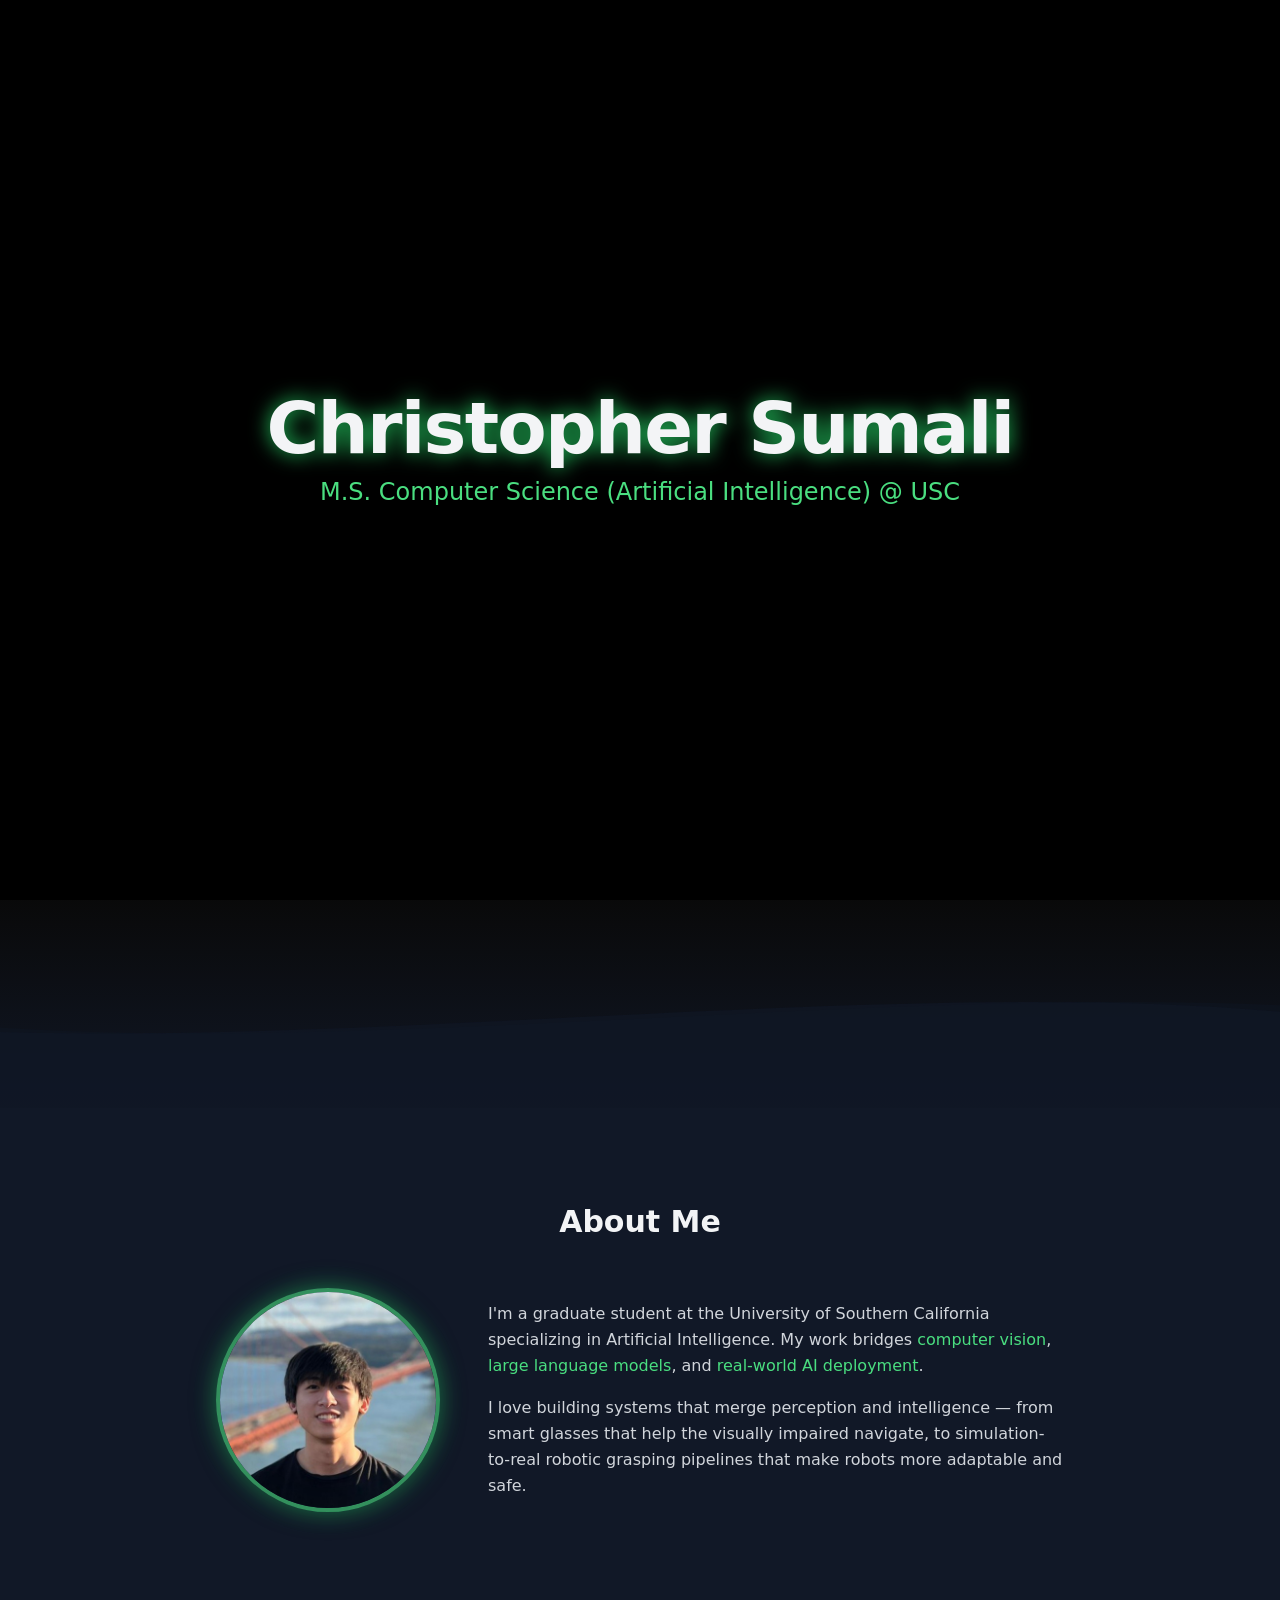
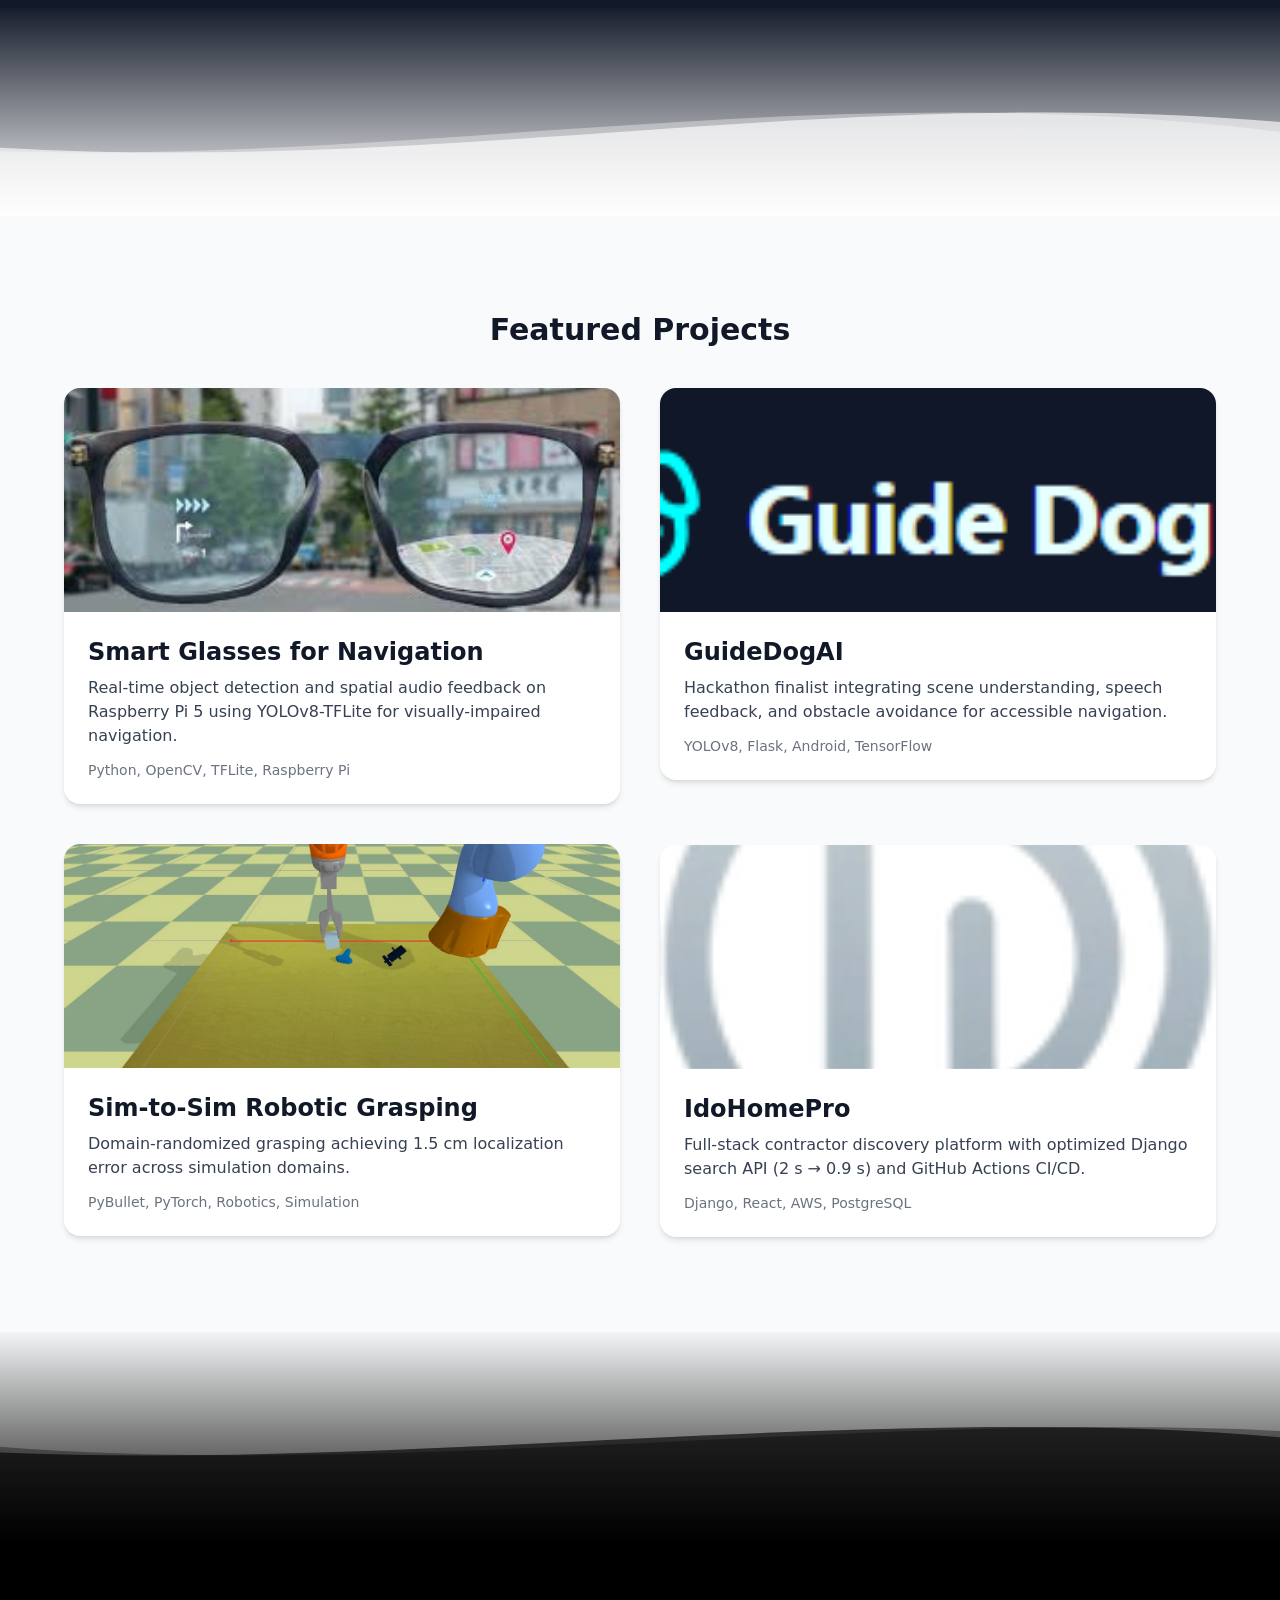
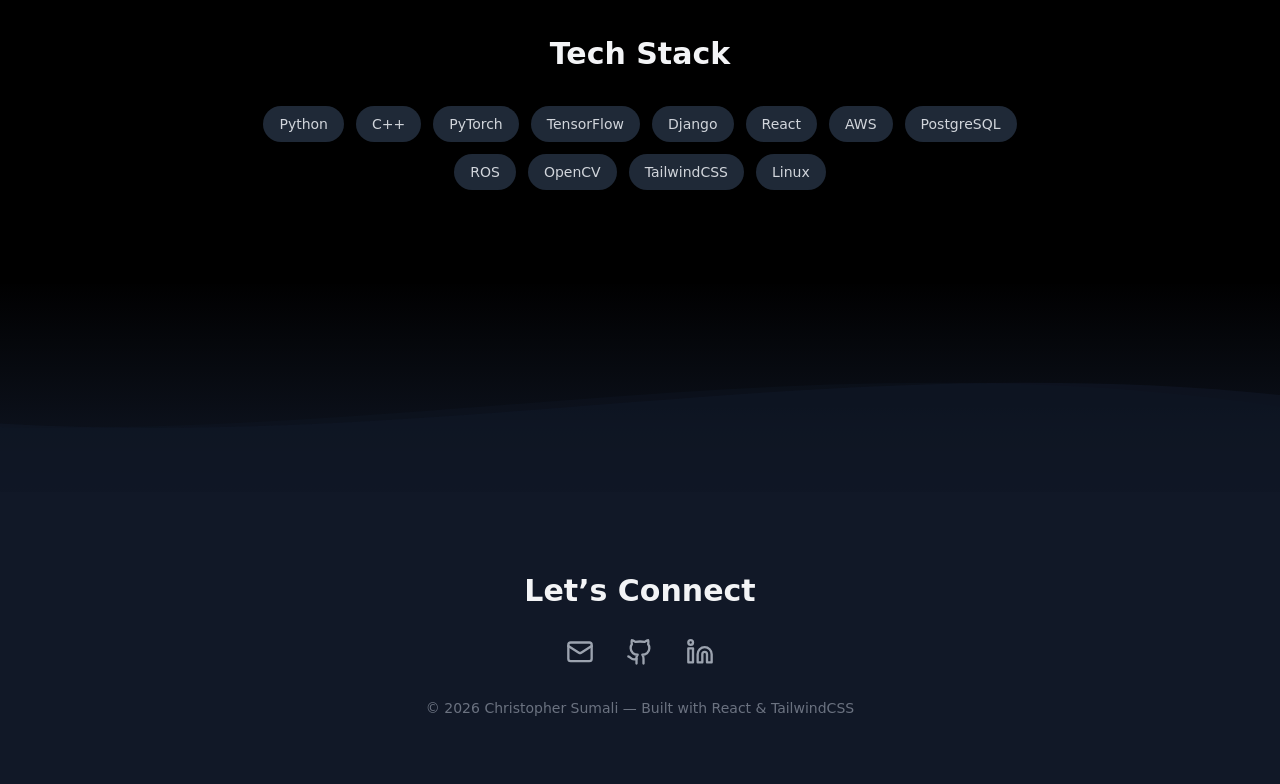
==== index.html @ 9ba2eb38 "Updates" ====
<!doctype html><html lang="en"><head><meta charset="utf-8"/><link rel="icon" href="/favicon.ico"/><meta name="viewport" content="width=device-width,initial-scale=1"/><meta name="theme-color" content="#000000"/><meta name="description" content="Web site created using create-react-app"/><link rel="apple-touch-icon" href="/logo192.png"/><link rel="manifest" href="/manifest.json"/><title>React App</title><script defer="defer" src="/static/js/main.93739096.js"></script><link href="/static/css/main.a26f37d8.css" rel="stylesheet"></head><body><noscript>You need to enable JavaScript to run this app.</noscript><div id="root"></div></body></html>
---- static/css/main.a26f37d8.css ----
*,:after,:before{--tw-border-spacing-x:0;--tw-border-spacing-y:0;--tw-translate-x:0;--tw-translate-y:0;--tw-rotate:0;--tw-skew-x:0;--tw-skew-y:0;--tw-scale-x:1;--tw-scale-y:1;--tw-pan-x: ;--tw-pan-y: ;--tw-pinch-zoom: ;--tw-scroll-snap-strictness:proximity;--tw-gradient-from-position: ;--tw-gradient-via-position: ;--tw-gradient-to-position: ;--tw-ordinal: ;--tw-slashed-zero: ;--tw-numeric-figure: ;--tw-numeric-spacing: ;--tw-numeric-fraction: ;--tw-ring-inset: ;--tw-ring-offset-width:0px;--tw-ring-offset-color:#fff;--tw-ring-color:#3b82f680;--tw-ring-offset-shadow:0 0 #0000;--tw-ring-shadow:0 0 #0000;--tw-shadow:0 0 #0000;--tw-shadow-colored:0 0 #0000;--tw-blur: ;--tw-brightness: ;--tw-contrast: ;--tw-grayscale: ;--tw-hue-rotate: ;--tw-invert: ;--tw-saturate: ;--tw-sepia: ;--tw-drop-shadow: ;--tw-backdrop-blur: ;--tw-backdrop-brightness: ;--tw-backdrop-contrast: ;--tw-backdrop-grayscale: ;--tw-backdrop-hue-rotate: ;--tw-backdrop-invert: ;--tw-backdrop-opacity: ;--tw-backdrop-saturate: ;--tw-backdrop-sepia: ;--tw-contain-size: ;--tw-contain-layout: ;--tw-contain-paint: ;--tw-contain-style: }::backdrop{--tw-border-spacing-x:0;--tw-border-spacing-y:0;--tw-translate-x:0;--tw-translate-y:0;--tw-rotate:0;--tw-skew-x:0;--tw-skew-y:0;--tw-scale-x:1;--tw-scale-y:1;--tw-pan-x: ;--tw-pan-y: ;--tw-pinch-zoom: ;--tw-scroll-snap-strictness:proximity;--tw-gradient-from-position: ;--tw-gradient-via-position: ;--tw-gradient-to-position: ;--tw-ordinal: ;--tw-slashed-zero: ;--tw-numeric-figure: ;--tw-numeric-spacing: ;--tw-numeric-fraction: ;--tw-ring-inset: ;--tw-ring-offset-width:0px;--tw-ring-offset-color:#fff;--tw-ring-color:#3b82f680;--tw-ring-offset-shadow:0 0 #0000;--tw-ring-shadow:0 0 #0000;--tw-shadow:0 0 #0000;--tw-shadow-colored:0 0 #0000;--tw-blur: ;--tw-brightness: ;--tw-contrast: ;--tw-grayscale: ;--tw-hue-rotate: ;--tw-invert: ;--tw-saturate: ;--tw-sepia: ;--tw-drop-shadow: ;--tw-backdrop-blur: ;--tw-backdrop-brightness: ;--tw-backdrop-contrast: ;--tw-backdrop-grayscale: ;--tw-backdrop-hue-rotate: ;--tw-backdrop-invert: ;--tw-backdrop-opacity: ;--tw-backdrop-saturate: ;--tw-backdrop-sepia: ;--tw-contain-size: ;--tw-contain-layout: ;--tw-contain-paint: ;--tw-contain-style: }/*
! tailwindcss v3.4.18 | MIT License | https://tailwindcss.com
*/*,:after,:before{border:0 solid #e5e7eb;box-sizing:border-box}:after,:before{--tw-content:""}:host,html{-webkit-text-size-adjust:100%;font-feature-settings:normal;-webkit-tap-highlight-color:transparent;font-family:ui-sans-serif,system-ui,sans-serif,Apple Color Emoji,Segoe UI Emoji,Segoe UI Symbol,Noto Color Emoji;font-variation-settings:normal;line-height:1.5;tab-size:4}body{line-height:inherit;margin:0}hr{border-top-width:1px;color:inherit;height:0}abbr:where([title]){-webkit-text-decoration:underline dotted;text-decoration:underline dotted}h1,h2,h3,h4,h5,h6{font-size:inherit;font-weight:inherit}a{color:inherit;text-decoration:inherit}b,strong{font-weight:bolder}code,kbd,pre,samp{font-feature-settings:normal;font-family:ui-monospace,SFMono-Regular,Menlo,Monaco,Consolas,Liberation Mono,Courier New,monospace;font-size:1em;font-variation-settings:normal}small{font-size:80%}sub,sup{font-size:75%;line-height:0;position:relative;vertical-align:initial}sub{bottom:-.25em}sup{top:-.5em}table{border-collapse:collapse;border-color:inherit;text-indent:0}button,input,optgroup,select,textarea{font-feature-settings:inherit;color:inherit;font-family:inherit;font-size:100%;font-variation-settings:inherit;font-weight:inherit;letter-spacing:inherit;line-height:inherit;margin:0;padding:0}button,select{text-transform:none}button,input:where([type=button]),input:where([type=reset]),input:where([type=submit]){-webkit-appearance:button;background-color:initial;background-image:none}:-moz-focusring{outline:auto}:-moz-ui-invalid{box-shadow:none}progress{vertical-align:initial}::-webkit-inner-spin-button,::-webkit-outer-spin-button{height:auto}[type=search]{-webkit-appearance:textfield;outline-offset:-2px}::-webkit-search-decoration{-webkit-appearance:none}::-webkit-file-upload-button{-webkit-appearance:button;font:inherit}summary{display:list-item}blockquote,dd,dl,figure,h1,h2,h3,h4,h5,h6,hr,p,pre{margin:0}fieldset{margin:0}fieldset,legend{padding:0}menu,ol,ul{list-style:none;margin:0;padding:0}dialog{padding:0}textarea{resize:vertical}input::placeholder,textarea::placeholder{color:#9ca3af;opacity:1}[role=button],button{cursor:pointer}:disabled{cursor:default}audio,canvas,embed,iframe,img,object,svg,video{display:block;vertical-align:middle}img,video{height:auto;max-width:100%}[hidden]:where(:not([hidden=until-found])){display:none}.absolute{position:absolute}.relative{position:relative}.inset-0{inset:0}.bottom-0{bottom:0}.left-0{left:0}.top-0{top:0}.z-10{z-index:10}.mx-auto{margin-left:auto;margin-right:auto}.mb-10{margin-bottom:2.5rem}.mb-12{margin-bottom:3rem}.mb-2{margin-bottom:.5rem}.mb-3{margin-bottom:.75rem}.mb-4{margin-bottom:1rem}.mb-6{margin-bottom:1.5rem}.mb-8{margin-bottom:2rem}.mt-3{margin-top:.75rem}.mt-6{margin-top:1.5rem}.block{display:block}.flex{display:flex}.grid{display:grid}.h-48{height:12rem}.h-52{height:13rem}.h-56{height:14rem}.h-full{height:100%}.h-screen{height:100vh}.w-48{width:12rem}.w-full{width:100%}.max-w-3xl{max-width:48rem}.max-w-5xl{max-width:64rem}.max-w-6xl{max-width:72rem}.max-w-xl{max-width:36rem}.flex-shrink-0{flex-shrink:0}.transform{transform:translate(var(--tw-translate-x),var(--tw-translate-y)) rotate(var(--tw-rotate)) skewX(var(--tw-skew-x)) skewY(var(--tw-skew-y)) scaleX(var(--tw-scale-x)) scaleY(var(--tw-scale-y))}@keyframes pulse{50%{opacity:.5}}.animate-pulse{animation:pulse 2s cubic-bezier(.4,0,.6,1) infinite}.flex-col{flex-direction:column}.flex-wrap{flex-wrap:wrap}.items-center{align-items:center}.justify-center{justify-content:center}.gap-10{gap:2.5rem}.gap-12{gap:3rem}.gap-3{gap:.75rem}.gap-8{gap:2rem}.overflow-hidden{overflow:hidden}.rounded-2xl{border-radius:1rem}.rounded-full{border-radius:9999px}.border{border-width:1px}.border-4{border-width:4px}.border-green-400\/40{border-color:#4ade8066}.border-green-400\/60{border-color:#4ade8099}.bg-black{--tw-bg-opacity:1;background-color:#000;background-color:rgb(0 0 0/var(--tw-bg-opacity,1))}.bg-gray-50{--tw-bg-opacity:1;background-color:#f9fafb;background-color:rgb(249 250 251/var(--tw-bg-opacity,1))}.bg-gray-800{--tw-bg-opacity:1;background-color:#1f2937;background-color:rgb(31 41 55/var(--tw-bg-opacity,1))}.bg-gray-900{--tw-bg-opacity:1;background-color:#111827;background-color:rgb(17 24 39/var(--tw-bg-opacity,1))}.bg-white{--tw-bg-opacity:1;background-color:#fff;background-color:rgb(255 255 255/var(--tw-bg-opacity,1))}.bg-gradient-to-b{background-image:linear-gradient(to bottom,var(--tw-gradient-stops))}.from-transparent{--tw-gradient-from:#0000 var(--tw-gradient-from-position);--tw-gradient-to:#0000 var(--tw-gradient-to-position);--tw-gradient-stops:var(--tw-gradient-from),var(--tw-gradient-to)}.via-black\/60{--tw-gradient-to:#0000 var(--tw-gradient-to-position);--tw-gradient-stops:var(--tw-gradient-from),#0009 var(--tw-gradient-via-position),var(--tw-gradient-to)}.to-black\/90{--tw-gradient-to:#000000e6 var(--tw-gradient-to-position)}.object-cover{object-fit:cover}.p-6{padding:1.5rem}.p-8{padding:2rem}.px-4{padding-left:1rem;padding-right:1rem}.px-6{padding-left:1.5rem;padding-right:1.5rem}.py-2{padding-bottom:.5rem;padding-top:.5rem}.py-20{padding-bottom:5rem;padding-top:5rem}.py-24{padding-bottom:6rem;padding-top:6rem}.text-center{text-align:center}.font-sans{font-family:ui-sans-serif,system-ui,sans-serif,Apple Color Emoji,Segoe UI Emoji,Segoe UI Symbol,Noto Color Emoji}.text-2xl{font-size:1.5rem;line-height:2rem}.text-3xl{font-size:1.875rem;line-height:2.25rem}.text-5xl{font-size:3rem;line-height:1}.text-sm{font-size:.875rem;line-height:1.25rem}.text-xl{font-size:1.25rem;line-height:1.75rem}.font-bold{font-weight:700}.font-semibold{font-weight:600}.leading-relaxed{line-height:1.625}.tracking-tight{letter-spacing:-.025em}.text-gray-100{--tw-text-opacity:1;color:#f3f4f6;color:rgb(243 244 246/var(--tw-text-opacity,1))}.text-gray-300{--tw-text-opacity:1;color:#d1d5db;color:rgb(209 213 219/var(--tw-text-opacity,1))}.text-gray-400{--tw-text-opacity:1;color:#9ca3af;color:rgb(156 163 175/var(--tw-text-opacity,1))}.text-gray-500{--tw-text-opacity:1;color:#6b7280;color:rgb(107 114 128/var(--tw-text-opacity,1))}.text-gray-700{--tw-text-opacity:1;color:#374151;color:rgb(55 65 81/var(--tw-text-opacity,1))}.text-gray-900{--tw-text-opacity:1;color:#111827;color:rgb(17 24 39/var(--tw-text-opacity,1))}.text-green-400{--tw-text-opacity:1;color:#4ade80;color:rgb(74 222 128/var(--tw-text-opacity,1))}.opacity-40{opacity:.4}.shadow-\[0_0_25px_\#22c55e80\]{--tw-shadow:0 0 25px #22c55e80;--tw-shadow-colored:0 0 25px var(--tw-shadow-color)}.shadow-\[0_0_25px_\#22c55e80\],.shadow-md{box-shadow:0 0 #0000,0 0 #0000,var(--tw-shadow);box-shadow:var(--tw-ring-offset-shadow,0 0 #0000),var(--tw-ring-shadow,0 0 #0000),var(--tw-shadow)}.shadow-md{--tw-shadow:0 4px 6px -1px #0000001a,0 2px 4px -2px #0000001a;--tw-shadow-colored:0 4px 6px -1px var(--tw-shadow-color),0 2px 4px -2px var(--tw-shadow-color)}.blur-md{--tw-blur:blur(12px)}.blur-md,.drop-shadow-\[0_0_10px_\#22c55e\]{filter:var(--tw-blur) var(--tw-brightness) var(--tw-contrast) var(--tw-grayscale) var(--tw-hue-rotate) var(--tw-invert) var(--tw-saturate) var(--tw-sepia) var(--tw-drop-shadow)}.drop-shadow-\[0_0_10px_\#22c55e\]{--tw-drop-shadow:drop-shadow(0 0 10px #22c55e)}.transition{transition-duration:.15s;transition-property:color,background-color,border-color,fill,stroke,opacity,box-shadow,transform,filter,-webkit-text-decoration-color,-webkit-backdrop-filter;transition-property:color,background-color,border-color,text-decoration-color,fill,stroke,opacity,box-shadow,transform,filter,backdrop-filter;transition-property:color,background-color,border-color,text-decoration-color,fill,stroke,opacity,box-shadow,transform,filter,backdrop-filter,-webkit-text-decoration-color,-webkit-backdrop-filter;transition-timing-function:cubic-bezier(.4,0,.2,1)}.transition-colors{transition-duration:.15s;transition-property:color,background-color,border-color,fill,stroke,-webkit-text-decoration-color;transition-property:color,background-color,border-color,text-decoration-color,fill,stroke;transition-property:color,background-color,border-color,text-decoration-color,fill,stroke,-webkit-text-decoration-color;transition-timing-function:cubic-bezier(.4,0,.2,1)}.transition-transform{transition-duration:.15s;transition-property:transform;transition-timing-function:cubic-bezier(.4,0,.2,1)}.duration-300{transition-duration:.3s}.duration-500{transition-duration:.5s}body:before{background:repeating-linear-gradient(#00ff000a,#00ff000a 2px,#0000 3px,#0000 4px);bottom:0;content:"";left:0;mix-blend-mode:overlay;pointer-events:none;position:fixed;right:0;top:0;z-index:5}.hover\:-translate-y-1:hover{--tw-translate-y:-0.25rem;transform:translate(var(--tw-translate-x),var(--tw-translate-y)) rotate(var(--tw-rotate)) skewX(var(--tw-skew-x)) skewY(var(--tw-skew-y)) scaleX(var(--tw-scale-x)) scaleY(var(--tw-scale-y))}.hover\:bg-green-500:hover{--tw-bg-opacity:1;background-color:#22c55e;background-color:rgb(34 197 94/var(--tw-bg-opacity,1))}.hover\:text-black:hover{--tw-text-opacity:1;color:#000;color:rgb(0 0 0/var(--tw-text-opacity,1))}.hover\:text-green-400:hover{--tw-text-opacity:1;color:#4ade80;color:rgb(74 222 128/var(--tw-text-opacity,1))}.hover\:shadow-lg:hover{--tw-shadow:0 10px 15px -3px #0000001a,0 4px 6px -4px #0000001a;--tw-shadow-colored:0 10px 15px -3px var(--tw-shadow-color),0 4px 6px -4px var(--tw-shadow-color)}.hover\:shadow-lg:hover,.hover\:shadow-xl:hover{box-shadow:0 0 #0000,0 0 #0000,var(--tw-shadow);box-shadow:var(--tw-ring-offset-shadow,0 0 #0000),var(--tw-ring-shadow,0 0 #0000),var(--tw-shadow)}.hover\:shadow-xl:hover{--tw-shadow:0 20px 25px -5px #0000001a,0 8px 10px -6px #0000001a;--tw-shadow-colored:0 20px 25px -5px var(--tw-shadow-color),0 8px 10px -6px var(--tw-shadow-color)}.hover\:shadow-green-400\/30:hover{--tw-shadow-color:#4ade804d;--tw-shadow:var(--tw-shadow-colored)}.group:hover .group-hover\:scale-105{--tw-scale-x:1.05;--tw-scale-y:1.05;transform:translate(var(--tw-translate-x),var(--tw-translate-y)) rotate(var(--tw-rotate)) skewX(var(--tw-skew-x)) skewY(var(--tw-skew-y)) scaleX(var(--tw-scale-x)) scaleY(var(--tw-scale-y))}.group:hover .group-hover\:text-green-600{--tw-text-opacity:1;color:#16a34a;color:rgb(22 163 74/var(--tw-text-opacity,1))}@media (min-width:768px){.md\:h-56{height:14rem}.md\:w-56{width:14rem}.md\:grid-cols-2{grid-template-columns:repeat(2,minmax(0,1fr))}.md\:flex-row{flex-direction:row}.md\:text-left{text-align:left}.md\:text-2xl{font-size:1.5rem;line-height:2rem}.md\:text-7xl{font-size:4.5rem;line-height:1}}
/*# sourceMappingURL=main.a26f37d8.css.map*/
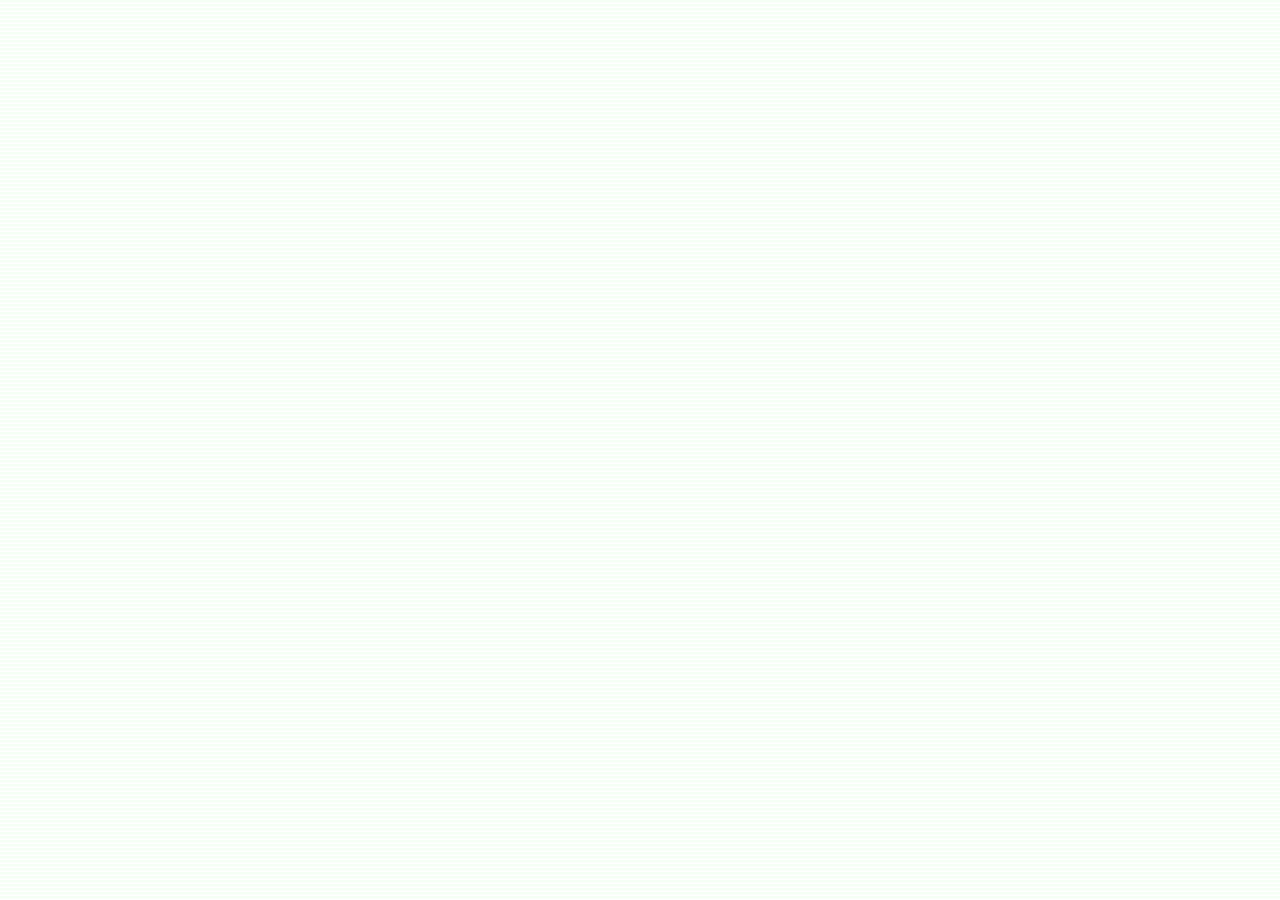
==== commit b95a82ac: "Updates" ====
--- a/index.html
+++ b/index.html
@@ -1 +1 @@
-<!doctype html><html lang="en"><head><meta charset="utf-8"/><link rel="icon" href="/favicon.ico"/><meta name="viewport" content="width=device-width,initial-scale=1"/><meta name="theme-color" content="#000000"/><meta name="description" content="Web site created using create-react-app"/><link rel="apple-touch-icon" href="/logo192.png"/><link rel="manifest" href="/manifest.json"/><title>React App</title><script defer="defer" src="/static/js/main.93739096.js"></script><link href="/static/css/main.a26f37d8.css" rel="stylesheet"></head><body><noscript>You need to enable JavaScript to run this app.</noscript><div id="root"></div></body></html>+<!doctype html><html lang="en"><head><meta charset="utf-8"/><link rel="icon" href="/favicon.ico"/><meta name="viewport" content="width=device-width,initial-scale=1"/><meta name="theme-color" content="#000000"/><meta name="description" content="Web site created using create-react-app"/><link rel="apple-touch-icon" href="/logo192.png"/><link rel="manifest" href="/manifest.json"/><title>React App</title><script defer="defer" src="/static/js/main.11d836e0.js"></script><link href="/static/css/main.68db69a0.css" rel="stylesheet"></head><body><noscript>You need to enable JavaScript to run this app.</noscript><div id="root"></div></body></html>
--- a/static/css/main.68db69a0.css
+++ b/static/css/main.68db69a0.css
@@ -0,0 +1,4 @@
+*,:after,:before{--tw-border-spacing-x:0;--tw-border-spacing-y:0;--tw-translate-x:0;--tw-translate-y:0;--tw-rotate:0;--tw-skew-x:0;--tw-skew-y:0;--tw-scale-x:1;--tw-scale-y:1;--tw-pan-x: ;--tw-pan-y: ;--tw-pinch-zoom: ;--tw-scroll-snap-strictness:proximity;--tw-gradient-from-position: ;--tw-gradient-via-position: ;--tw-gradient-to-position: ;--tw-ordinal: ;--tw-slashed-zero: ;--tw-numeric-figure: ;--tw-numeric-spacing: ;--tw-numeric-fraction: ;--tw-ring-inset: ;--tw-ring-offset-width:0px;--tw-ring-offset-color:#fff;--tw-ring-color:#3b82f680;--tw-ring-offset-shadow:0 0 #0000;--tw-ring-shadow:0 0 #0000;--tw-shadow:0 0 #0000;--tw-shadow-colored:0 0 #0000;--tw-blur: ;--tw-brightness: ;--tw-contrast: ;--tw-grayscale: ;--tw-hue-rotate: ;--tw-invert: ;--tw-saturate: ;--tw-sepia: ;--tw-drop-shadow: ;--tw-backdrop-blur: ;--tw-backdrop-brightness: ;--tw-backdrop-contrast: ;--tw-backdrop-grayscale: ;--tw-backdrop-hue-rotate: ;--tw-backdrop-invert: ;--tw-backdrop-opacity: ;--tw-backdrop-saturate: ;--tw-backdrop-sepia: ;--tw-contain-size: ;--tw-contain-layout: ;--tw-contain-paint: ;--tw-contain-style: }::backdrop{--tw-border-spacing-x:0;--tw-border-spacing-y:0;--tw-translate-x:0;--tw-translate-y:0;--tw-rotate:0;--tw-skew-x:0;--tw-skew-y:0;--tw-scale-x:1;--tw-scale-y:1;--tw-pan-x: ;--tw-pan-y: ;--tw-pinch-zoom: ;--tw-scroll-snap-strictness:proximity;--tw-gradient-from-position: ;--tw-gradient-via-position: ;--tw-gradient-to-position: ;--tw-ordinal: ;--tw-slashed-zero: ;--tw-numeric-figure: ;--tw-numeric-spacing: ;--tw-numeric-fraction: ;--tw-ring-inset: ;--tw-ring-offset-width:0px;--tw-ring-offset-color:#fff;--tw-ring-color:#3b82f680;--tw-ring-offset-shadow:0 0 #0000;--tw-ring-shadow:0 0 #0000;--tw-shadow:0 0 #0000;--tw-shadow-colored:0 0 #0000;--tw-blur: ;--tw-brightness: ;--tw-contrast: ;--tw-grayscale: ;--tw-hue-rotate: ;--tw-invert: ;--tw-saturate: ;--tw-sepia: ;--tw-drop-shadow: ;--tw-backdrop-blur: ;--tw-backdrop-brightness: ;--tw-backdrop-contrast: ;--tw-backdrop-grayscale: ;--tw-backdrop-hue-rotate: ;--tw-backdrop-invert: ;--tw-backdrop-opacity: ;--tw-backdrop-saturate: ;--tw-backdrop-sepia: ;--tw-contain-size: ;--tw-contain-layout: ;--tw-contain-paint: ;--tw-contain-style: }/*
+! tailwindcss v3.4.18 | MIT License | https://tailwindcss.com
+*/*,:after,:before{border:0 solid #e5e7eb;box-sizing:border-box}:after,:before{--tw-content:""}:host,html{-webkit-text-size-adjust:100%;font-feature-settings:normal;-webkit-tap-highlight-color:transparent;font-family:ui-sans-serif,system-ui,sans-serif,Apple Color Emoji,Segoe UI Emoji,Segoe UI Symbol,Noto Color Emoji;font-variation-settings:normal;line-height:1.5;tab-size:4}body{line-height:inherit;margin:0}hr{border-top-width:1px;color:inherit;height:0}abbr:where([title]){-webkit-text-decoration:underline dotted;text-decoration:underline dotted}h1,h2,h3,h4,h5,h6{font-size:inherit;font-weight:inherit}a{color:inherit;text-decoration:inherit}b,strong{font-weight:bolder}code,kbd,pre,samp{font-feature-settings:normal;font-family:ui-monospace,SFMono-Regular,Menlo,Monaco,Consolas,Liberation Mono,Courier New,monospace;font-size:1em;font-variation-settings:normal}small{font-size:80%}sub,sup{font-size:75%;line-height:0;position:relative;vertical-align:initial}sub{bottom:-.25em}sup{top:-.5em}table{border-collapse:collapse;border-color:inherit;text-indent:0}button,input,optgroup,select,textarea{font-feature-settings:inherit;color:inherit;font-family:inherit;font-size:100%;font-variation-settings:inherit;font-weight:inherit;letter-spacing:inherit;line-height:inherit;margin:0;padding:0}button,select{text-transform:none}button,input:where([type=button]),input:where([type=reset]),input:where([type=submit]){-webkit-appearance:button;background-color:initial;background-image:none}:-moz-focusring{outline:auto}:-moz-ui-invalid{box-shadow:none}progress{vertical-align:initial}::-webkit-inner-spin-button,::-webkit-outer-spin-button{height:auto}[type=search]{-webkit-appearance:textfield;outline-offset:-2px}::-webkit-search-decoration{-webkit-appearance:none}::-webkit-file-upload-button{-webkit-appearance:button;font:inherit}summary{display:list-item}blockquote,dd,dl,figure,h1,h2,h3,h4,h5,h6,hr,p,pre{margin:0}fieldset{margin:0}fieldset,legend{padding:0}menu,ol,ul{list-style:none;margin:0;padding:0}dialog{padding:0}textarea{resize:vertical}input::placeholder,textarea::placeholder{color:#9ca3af;opacity:1}[role=button],button{cursor:pointer}:disabled{cursor:default}audio,canvas,embed,iframe,img,object,svg,video{display:block;vertical-align:middle}img,video{height:auto;max-width:100%}[hidden]:where(:not([hidden=until-found])){display:none}.absolute{position:absolute}.relative{position:relative}.inset-0{inset:0}.bottom-0{bottom:0}.left-0{left:0}.top-0{top:0}.z-10{z-index:10}.mx-auto{margin-left:auto;margin-right:auto}.mb-10{margin-bottom:2.5rem}.mb-12{margin-bottom:3rem}.mb-2{margin-bottom:.5rem}.mb-3{margin-bottom:.75rem}.mb-4{margin-bottom:1rem}.mb-6{margin-bottom:1.5rem}.mb-8{margin-bottom:2rem}.mr-2{margin-right:.5rem}.mt-3{margin-top:.75rem}.mt-6{margin-top:1.5rem}.block{display:block}.flex{display:flex}.inline-flex{display:inline-flex}.grid{display:grid}.aspect-\[16\/9\]{aspect-ratio:16/9}.h-12{height:3rem}.h-48{height:12rem}.h-52{height:13rem}.h-full{height:100%}.h-screen{height:100vh}.min-h-screen{min-height:100vh}.w-12{width:3rem}.w-48{width:12rem}.w-full{width:100%}.max-w-5xl{max-width:64rem}.max-w-6xl{max-width:72rem}.max-w-xl{max-width:36rem}.flex-shrink-0{flex-shrink:0}.transform{transform:translate(var(--tw-translate-x),var(--tw-translate-y)) rotate(var(--tw-rotate)) skewX(var(--tw-skew-x)) skewY(var(--tw-skew-y)) scaleX(var(--tw-scale-x)) scaleY(var(--tw-scale-y))}@keyframes pulse{50%{opacity:.5}}.animate-pulse{animation:pulse 2s cubic-bezier(.4,0,.6,1) infinite}.grid-cols-3{grid-template-columns:repeat(3,minmax(0,1fr))}.flex-col{flex-direction:column}.place-items-center{place-items:center}.items-center{align-items:center}.justify-center{justify-content:center}.gap-10{gap:2.5rem}.gap-12{gap:3rem}.gap-8{gap:2rem}.overflow-hidden{overflow:hidden}.rounded-2xl{border-radius:1rem}.rounded-full{border-radius:9999px}.rounded-lg{border-radius:.5rem}.border{border-width:1px}.border-4{border-width:4px}.border-green-400\/40{border-color:#4ade8066}.border-green-400\/60{border-color:#4ade8099}.bg-black{--tw-bg-opacity:1;background-color:#000;background-color:rgb(0 0 0/var(--tw-bg-opacity,1))}.bg-black\/0{background-color:#0000}.bg-gray-200{--tw-bg-opacity:1;background-color:#e5e7eb;background-color:rgb(229 231 235/var(--tw-bg-opacity,1))}.bg-gray-50{--tw-bg-opacity:1;background-color:#f9fafb;background-color:rgb(249 250 251/var(--tw-bg-opacity,1))}.bg-gray-900{--tw-bg-opacity:1;background-color:#111827;background-color:rgb(17 24 39/var(--tw-bg-opacity,1))}.bg-green-500{--tw-bg-opacity:1;background-color:#22c55e;background-color:rgb(34 197 94/var(--tw-bg-opacity,1))}.bg-white{--tw-bg-opacity:1;background-color:#fff;background-color:rgb(255 255 255/var(--tw-bg-opacity,1))}.bg-gradient-to-b{background-image:linear-gradient(to bottom,var(--tw-gradient-stops))}.from-transparent{--tw-gradient-from:#0000 var(--tw-gradient-from-position);--tw-gradient-to:#0000 var(--tw-gradient-to-position);--tw-gradient-stops:var(--tw-gradient-from),var(--tw-gradient-to)}.via-black\/60{--tw-gradient-to:#0000 var(--tw-gradient-to-position);--tw-gradient-stops:var(--tw-gradient-from),#0009 var(--tw-gradient-via-position),var(--tw-gradient-to)}.to-black\/90{--tw-gradient-to:#000000e6 var(--tw-gradient-to-position)}.object-contain{object-fit:contain}.object-cover{object-fit:cover}.object-center{object-position:center}.p-6{padding:1.5rem}.p-8{padding:2rem}.px-4{padding-left:1rem;padding-right:1rem}.px-6{padding-left:1.5rem;padding-right:1.5rem}.py-2{padding-bottom:.5rem;padding-top:.5rem}.py-20{padding-bottom:5rem;padding-top:5rem}.py-24{padding-bottom:6rem;padding-top:6rem}.text-center{text-align:center}.font-sans{font-family:ui-sans-serif,system-ui,sans-serif,Apple Color Emoji,Segoe UI Emoji,Segoe UI Symbol,Noto Color Emoji}.text-2xl{font-size:1.5rem;line-height:2rem}.text-3xl{font-size:1.875rem;line-height:2.25rem}.text-4xl{font-size:2.25rem;line-height:2.5rem}.text-5xl{font-size:3rem;line-height:1}.text-lg{font-size:1.125rem;line-height:1.75rem}.text-sm{font-size:.875rem;line-height:1.25rem}.text-xl{font-size:1.25rem;line-height:1.75rem}.font-bold{font-weight:700}.font-semibold{font-weight:600}.leading-relaxed{line-height:1.625}.tracking-tight{letter-spacing:-.025em}.text-black{--tw-text-opacity:1;color:#000;color:rgb(0 0 0/var(--tw-text-opacity,1))}.text-gray-100{--tw-text-opacity:1;color:#f3f4f6;color:rgb(243 244 246/var(--tw-text-opacity,1))}.text-gray-300{--tw-text-opacity:1;color:#d1d5db;color:rgb(209 213 219/var(--tw-text-opacity,1))}.text-gray-400{--tw-text-opacity:1;color:#9ca3af;color:rgb(156 163 175/var(--tw-text-opacity,1))}.text-gray-500{--tw-text-opacity:1;color:#6b7280;color:rgb(107 114 128/var(--tw-text-opacity,1))}.text-gray-700{--tw-text-opacity:1;color:#374151;color:rgb(55 65 81/var(--tw-text-opacity,1))}.text-gray-900{--tw-text-opacity:1;color:#111827;color:rgb(17 24 39/var(--tw-text-opacity,1))}.text-green-400{--tw-text-opacity:1;color:#4ade80;color:rgb(74 222 128/var(--tw-text-opacity,1))}.opacity-40{opacity:.4}.opacity-80{opacity:.8}.shadow-\[0_0_25px_\#22c55e80\]{--tw-shadow:0 0 25px #22c55e80;--tw-shadow-colored:0 0 25px var(--tw-shadow-color)}.shadow-\[0_0_25px_\#22c55e80\],.shadow-md{box-shadow:0 0 #0000,0 0 #0000,var(--tw-shadow);box-shadow:var(--tw-ring-offset-shadow,0 0 #0000),var(--tw-ring-shadow,0 0 #0000),var(--tw-shadow)}.shadow-md{--tw-shadow:0 4px 6px -1px #0000001a,0 2px 4px -2px #0000001a;--tw-shadow-colored:0 4px 6px -1px var(--tw-shadow-color),0 2px 4px -2px var(--tw-shadow-color)}.blur-md{--tw-blur:blur(12px)}.blur-md,.drop-shadow-\[0_0_10px_\#22c55e\]{filter:var(--tw-blur) var(--tw-brightness) var(--tw-contrast) var(--tw-grayscale) var(--tw-hue-rotate) var(--tw-invert) var(--tw-saturate) var(--tw-sepia) var(--tw-drop-shadow)}.drop-shadow-\[0_0_10px_\#22c55e\]{--tw-drop-shadow:drop-shadow(0 0 10px #22c55e)}.transition{transition-duration:.15s;transition-property:color,background-color,border-color,fill,stroke,opacity,box-shadow,transform,filter,-webkit-text-decoration-color,-webkit-backdrop-filter;transition-property:color,background-color,border-color,text-decoration-color,fill,stroke,opacity,box-shadow,transform,filter,backdrop-filter;transition-property:color,background-color,border-color,text-decoration-color,fill,stroke,opacity,box-shadow,transform,filter,backdrop-filter,-webkit-text-decoration-color,-webkit-backdrop-filter;transition-timing-function:cubic-bezier(.4,0,.2,1)}.transition-all{transition-duration:.15s;transition-property:all;transition-timing-function:cubic-bezier(.4,0,.2,1)}.transition-colors{transition-duration:.15s;transition-property:color,background-color,border-color,fill,stroke,-webkit-text-decoration-color;transition-property:color,background-color,border-color,text-decoration-color,fill,stroke;transition-property:color,background-color,border-color,text-decoration-color,fill,stroke,-webkit-text-decoration-color;transition-timing-function:cubic-bezier(.4,0,.2,1)}.transition-transform{transition-duration:.15s;transition-property:transform;transition-timing-function:cubic-bezier(.4,0,.2,1)}.duration-300{transition-duration:.3s}.duration-500{transition-duration:.5s}body:before{background:repeating-linear-gradient(#00ff000a,#00ff000a 2px,#0000 3px,#0000 4px);bottom:0;content:"";left:0;mix-blend-mode:overlay;pointer-events:none;position:fixed;right:0;top:0;z-index:5}.hover\:-translate-y-1:hover{--tw-translate-y:-0.25rem;transform:translate(var(--tw-translate-x),var(--tw-translate-y)) rotate(var(--tw-rotate)) skewX(var(--tw-skew-x)) skewY(var(--tw-skew-y)) scaleX(var(--tw-scale-x)) scaleY(var(--tw-scale-y))}.hover\:bg-green-400:hover{--tw-bg-opacity:1;background-color:#4ade80;background-color:rgb(74 222 128/var(--tw-bg-opacity,1))}.hover\:text-green-400:hover{--tw-text-opacity:1;color:#4ade80;color:rgb(74 222 128/var(--tw-text-opacity,1))}.hover\:shadow-lg:hover{--tw-shadow:0 10px 15px -3px #0000001a,0 4px 6px -4px #0000001a;--tw-shadow-colored:0 10px 15px -3px var(--tw-shadow-color),0 4px 6px -4px var(--tw-shadow-color)}.hover\:shadow-lg:hover,.hover\:shadow-xl:hover{box-shadow:0 0 #0000,0 0 #0000,var(--tw-shadow);box-shadow:var(--tw-ring-offset-shadow,0 0 #0000),var(--tw-ring-shadow,0 0 #0000),var(--tw-shadow)}.hover\:shadow-xl:hover{--tw-shadow:0 20px 25px -5px #0000001a,0 8px 10px -6px #0000001a;--tw-shadow-colored:0 20px 25px -5px var(--tw-shadow-color),0 8px 10px -6px var(--tw-shadow-color)}.hover\:shadow-green-400\/30:hover{--tw-shadow-color:#4ade804d;--tw-shadow:var(--tw-shadow-colored)}.group:hover .group-hover\:scale-105{--tw-scale-x:1.05;--tw-scale-y:1.05;transform:translate(var(--tw-translate-x),var(--tw-translate-y)) rotate(var(--tw-rotate)) skewX(var(--tw-skew-x)) skewY(var(--tw-skew-y)) scaleX(var(--tw-scale-x)) scaleY(var(--tw-scale-y))}.group:hover .group-hover\:bg-black\/20{background-color:#0003}.group:hover .group-hover\:text-green-400{--tw-text-opacity:1;color:#4ade80;color:rgb(74 222 128/var(--tw-text-opacity,1))}.group:hover .group-hover\:text-green-600{--tw-text-opacity:1;color:#16a34a;color:rgb(22 163 74/var(--tw-text-opacity,1))}.group:hover .group-hover\:opacity-100{opacity:1}.group:hover .group-hover\:drop-shadow-\[0_0_8px_\#22c55e\]{--tw-drop-shadow:drop-shadow(0 0 8px #22c55e);filter:var(--tw-blur) var(--tw-brightness) var(--tw-contrast) var(--tw-grayscale) var(--tw-hue-rotate) var(--tw-invert) var(--tw-saturate) var(--tw-sepia) var(--tw-drop-shadow)}@media (min-width:640px){.sm\:h-14{height:3.5rem}.sm\:w-14{width:3.5rem}.sm\:grid-cols-4{grid-template-columns:repeat(4,minmax(0,1fr))}}@media (min-width:768px){.md\:h-16{height:4rem}.md\:h-56{height:14rem}.md\:w-16{width:4rem}.md\:w-56{width:14rem}.md\:grid-cols-2{grid-template-columns:repeat(2,minmax(0,1fr))}.md\:grid-cols-6{grid-template-columns:repeat(6,minmax(0,1fr))}.md\:flex-row{flex-direction:row}.md\:text-left{text-align:left}.md\:text-2xl{font-size:1.5rem;line-height:2rem}.md\:text-7xl{font-size:4.5rem;line-height:1}}
+/*# sourceMappingURL=main.68db69a0.css.map*/
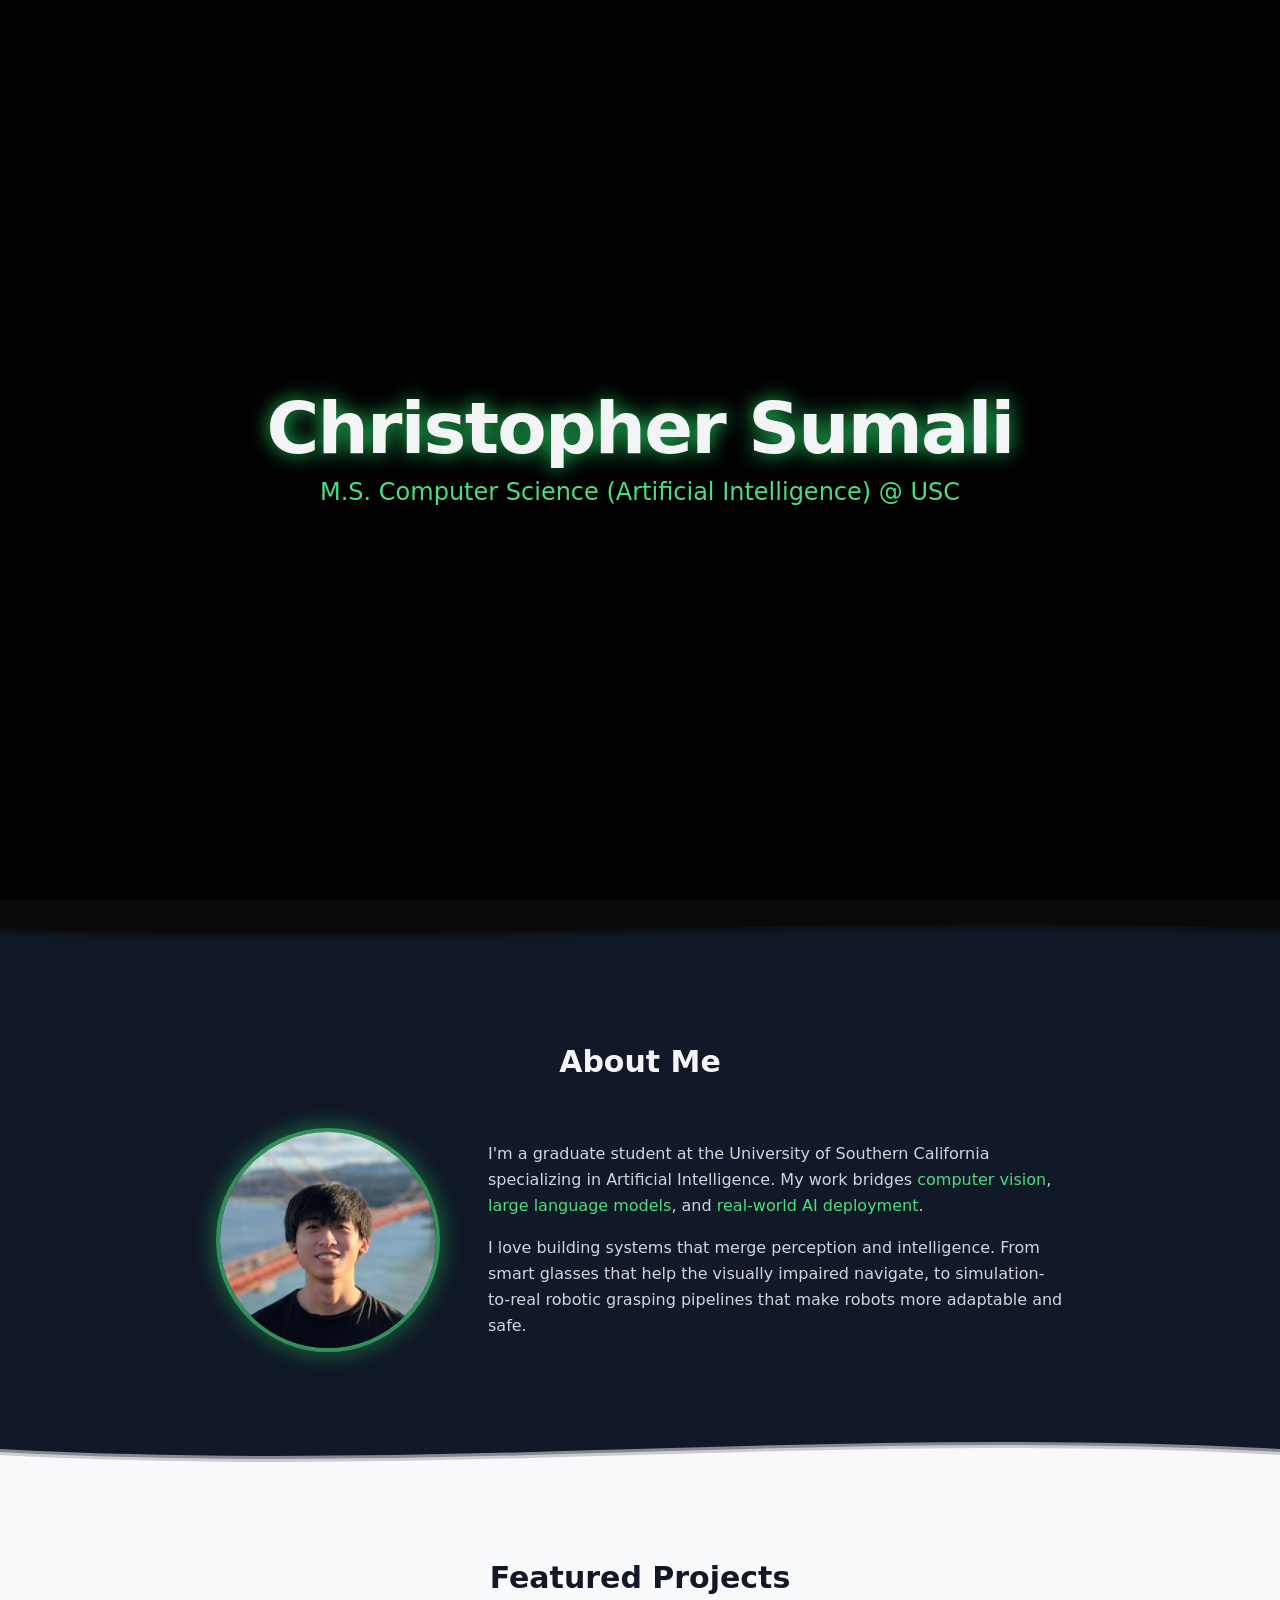
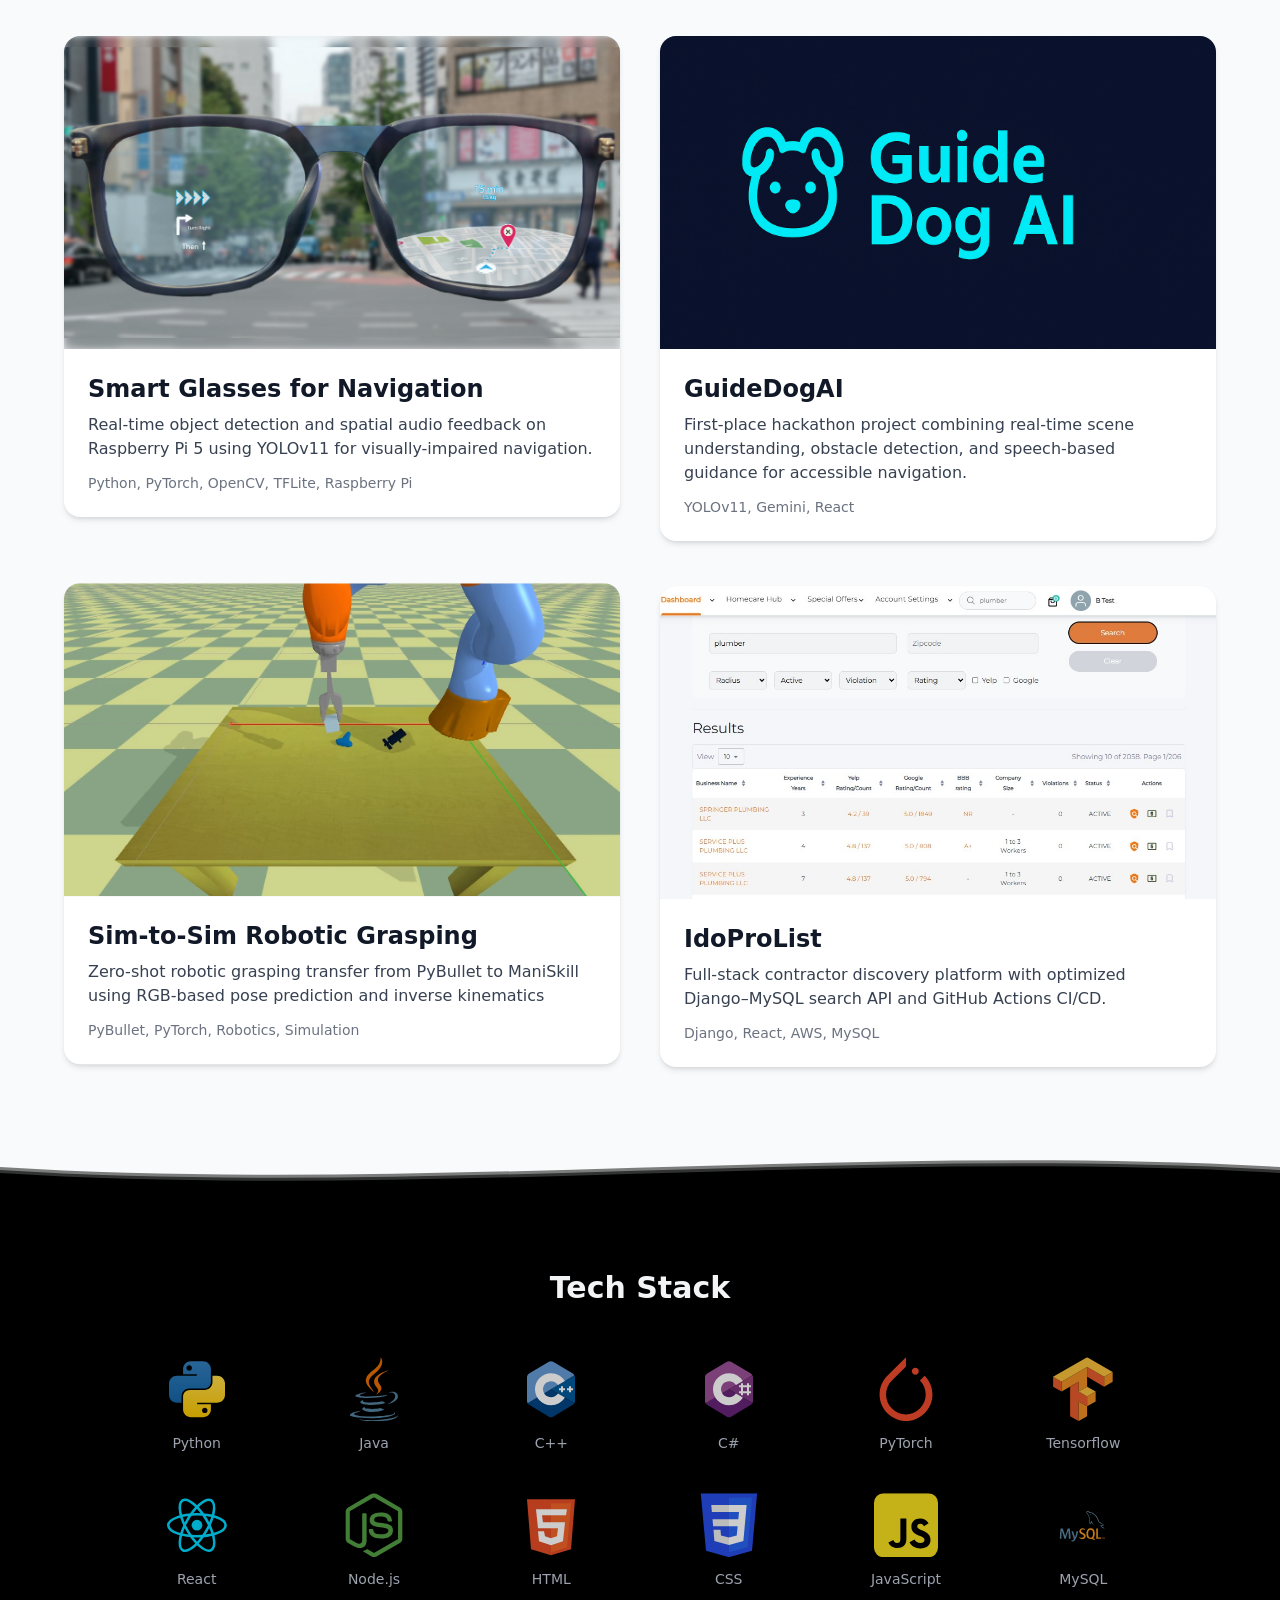
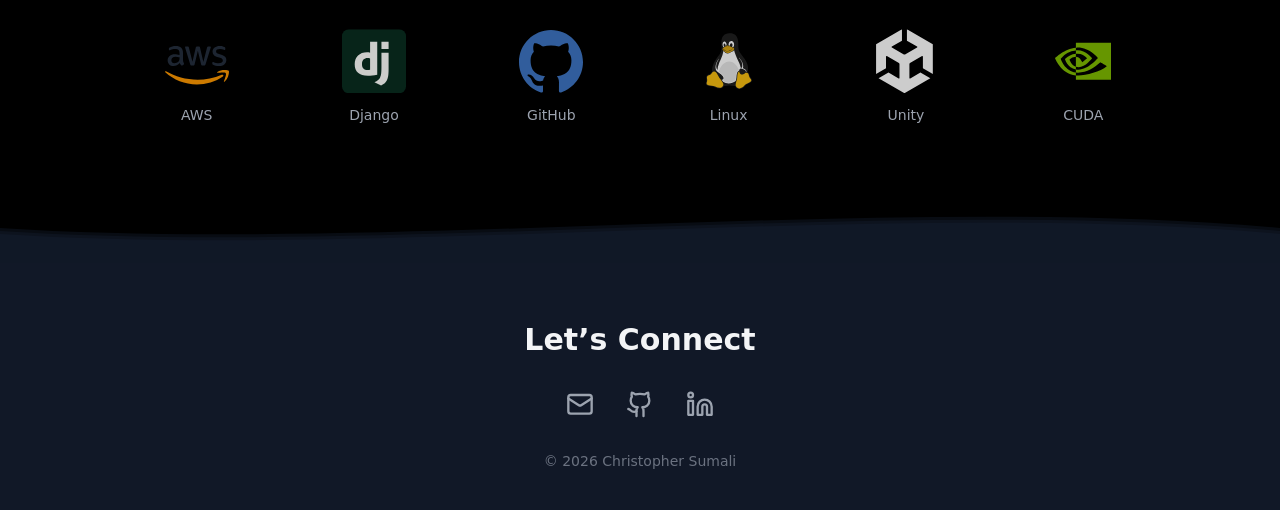
==== commit 3d20a4a5: "Updates" ====
--- a/index.html
+++ b/index.html
@@ -1 +1 @@
-<!doctype html><html lang="en"><head><meta charset="utf-8"/><link rel="icon" href="/favicon.ico"/><meta name="viewport" content="width=device-width,initial-scale=1"/><meta name="theme-color" content="#000000"/><meta name="description" content="Web site created using create-react-app"/><link rel="apple-touch-icon" href="/logo192.png"/><link rel="manifest" href="/manifest.json"/><title>React App</title><script defer="defer" src="/static/js/main.11d836e0.js"></script><link href="/static/css/main.68db69a0.css" rel="stylesheet"></head><body><noscript>You need to enable JavaScript to run this app.</noscript><div id="root"></div></body></html>+<!doctype html><html lang="en"><head><meta charset="utf-8"/><link rel="icon" href="/favicon.ico"/><meta name="viewport" content="width=device-width,initial-scale=1"/><meta name="theme-color" content="#000000"/><meta name="description" content="Web site created using create-react-app"/><link rel="apple-touch-icon" href="/logo192.png"/><link rel="manifest" href="/manifest.json"/><title>React App</title><script defer="defer" src="/static/js/main.40f897de.js"></script><link href="/static/css/main.55e06d37.css" rel="stylesheet"></head><body><noscript>You need to enable JavaScript to run this app.</noscript><div id="root"></div></body></html>
--- a/static/css/main.55e06d37.css
+++ b/static/css/main.55e06d37.css
@@ -0,0 +1,4 @@
+*,:after,:before{--tw-border-spacing-x:0;--tw-border-spacing-y:0;--tw-translate-x:0;--tw-translate-y:0;--tw-rotate:0;--tw-skew-x:0;--tw-skew-y:0;--tw-scale-x:1;--tw-scale-y:1;--tw-pan-x: ;--tw-pan-y: ;--tw-pinch-zoom: ;--tw-scroll-snap-strictness:proximity;--tw-gradient-from-position: ;--tw-gradient-via-position: ;--tw-gradient-to-position: ;--tw-ordinal: ;--tw-slashed-zero: ;--tw-numeric-figure: ;--tw-numeric-spacing: ;--tw-numeric-fraction: ;--tw-ring-inset: ;--tw-ring-offset-width:0px;--tw-ring-offset-color:#fff;--tw-ring-color:#3b82f680;--tw-ring-offset-shadow:0 0 #0000;--tw-ring-shadow:0 0 #0000;--tw-shadow:0 0 #0000;--tw-shadow-colored:0 0 #0000;--tw-blur: ;--tw-brightness: ;--tw-contrast: ;--tw-grayscale: ;--tw-hue-rotate: ;--tw-invert: ;--tw-saturate: ;--tw-sepia: ;--tw-drop-shadow: ;--tw-backdrop-blur: ;--tw-backdrop-brightness: ;--tw-backdrop-contrast: ;--tw-backdrop-grayscale: ;--tw-backdrop-hue-rotate: ;--tw-backdrop-invert: ;--tw-backdrop-opacity: ;--tw-backdrop-saturate: ;--tw-backdrop-sepia: ;--tw-contain-size: ;--tw-contain-layout: ;--tw-contain-paint: ;--tw-contain-style: }::backdrop{--tw-border-spacing-x:0;--tw-border-spacing-y:0;--tw-translate-x:0;--tw-translate-y:0;--tw-rotate:0;--tw-skew-x:0;--tw-skew-y:0;--tw-scale-x:1;--tw-scale-y:1;--tw-pan-x: ;--tw-pan-y: ;--tw-pinch-zoom: ;--tw-scroll-snap-strictness:proximity;--tw-gradient-from-position: ;--tw-gradient-via-position: ;--tw-gradient-to-position: ;--tw-ordinal: ;--tw-slashed-zero: ;--tw-numeric-figure: ;--tw-numeric-spacing: ;--tw-numeric-fraction: ;--tw-ring-inset: ;--tw-ring-offset-width:0px;--tw-ring-offset-color:#fff;--tw-ring-color:#3b82f680;--tw-ring-offset-shadow:0 0 #0000;--tw-ring-shadow:0 0 #0000;--tw-shadow:0 0 #0000;--tw-shadow-colored:0 0 #0000;--tw-blur: ;--tw-brightness: ;--tw-contrast: ;--tw-grayscale: ;--tw-hue-rotate: ;--tw-invert: ;--tw-saturate: ;--tw-sepia: ;--tw-drop-shadow: ;--tw-backdrop-blur: ;--tw-backdrop-brightness: ;--tw-backdrop-contrast: ;--tw-backdrop-grayscale: ;--tw-backdrop-hue-rotate: ;--tw-backdrop-invert: ;--tw-backdrop-opacity: ;--tw-backdrop-saturate: ;--tw-backdrop-sepia: ;--tw-contain-size: ;--tw-contain-layout: ;--tw-contain-paint: ;--tw-contain-style: }/*
+! tailwindcss v3.4.18 | MIT License | https://tailwindcss.com
+*/*,:after,:before{border:0 solid #e5e7eb;box-sizing:border-box}:after,:before{--tw-content:""}:host,html{-webkit-text-size-adjust:100%;font-feature-settings:normal;-webkit-tap-highlight-color:transparent;font-family:ui-sans-serif,system-ui,sans-serif,Apple Color Emoji,Segoe UI Emoji,Segoe UI Symbol,Noto Color Emoji;font-variation-settings:normal;line-height:1.5;tab-size:4}body{line-height:inherit;margin:0}hr{border-top-width:1px;color:inherit;height:0}abbr:where([title]){-webkit-text-decoration:underline dotted;text-decoration:underline dotted}h1,h2,h3,h4,h5,h6{font-size:inherit;font-weight:inherit}a{color:inherit;text-decoration:inherit}b,strong{font-weight:bolder}code,kbd,pre,samp{font-feature-settings:normal;font-family:ui-monospace,SFMono-Regular,Menlo,Monaco,Consolas,Liberation Mono,Courier New,monospace;font-size:1em;font-variation-settings:normal}small{font-size:80%}sub,sup{font-size:75%;line-height:0;position:relative;vertical-align:initial}sub{bottom:-.25em}sup{top:-.5em}table{border-collapse:collapse;border-color:inherit;text-indent:0}button,input,optgroup,select,textarea{font-feature-settings:inherit;color:inherit;font-family:inherit;font-size:100%;font-variation-settings:inherit;font-weight:inherit;letter-spacing:inherit;line-height:inherit;margin:0;padding:0}button,select{text-transform:none}button,input:where([type=button]),input:where([type=reset]),input:where([type=submit]){-webkit-appearance:button;background-color:initial;background-image:none}:-moz-focusring{outline:auto}:-moz-ui-invalid{box-shadow:none}progress{vertical-align:initial}::-webkit-inner-spin-button,::-webkit-outer-spin-button{height:auto}[type=search]{-webkit-appearance:textfield;outline-offset:-2px}::-webkit-search-decoration{-webkit-appearance:none}::-webkit-file-upload-button{-webkit-appearance:button;font:inherit}summary{display:list-item}blockquote,dd,dl,figure,h1,h2,h3,h4,h5,h6,hr,p,pre{margin:0}fieldset{margin:0}fieldset,legend{padding:0}menu,ol,ul{list-style:none;margin:0;padding:0}dialog{padding:0}textarea{resize:vertical}input::placeholder,textarea::placeholder{color:#9ca3af;opacity:1}[role=button],button{cursor:pointer}:disabled{cursor:default}audio,canvas,embed,iframe,img,object,svg,video{display:block;vertical-align:middle}img,video{height:auto;max-width:100%}[hidden]:where(:not([hidden=until-found])){display:none}.absolute{position:absolute}.relative{position:relative}.inset-0{inset:0}.left-0{left:0}.top-0{top:0}.z-10{z-index:10}.mx-auto{margin-left:auto;margin-right:auto}.mb-10{margin-bottom:2.5rem}.mb-12{margin-bottom:3rem}.mb-2{margin-bottom:.5rem}.mb-3{margin-bottom:.75rem}.mb-4{margin-bottom:1rem}.mb-6{margin-bottom:1.5rem}.mb-8{margin-bottom:2rem}.mr-2{margin-right:.5rem}.mt-3{margin-top:.75rem}.mt-6{margin-top:1.5rem}.block{display:block}.flex{display:flex}.inline-flex{display:inline-flex}.grid{display:grid}.aspect-\[16\/9\]{aspect-ratio:16/9}.h-12{height:3rem}.h-48{height:12rem}.h-full{height:100%}.h-screen{height:100vh}.min-h-screen{min-height:100vh}.w-12{width:3rem}.w-48{width:12rem}.w-full{width:100%}.max-w-5xl{max-width:64rem}.max-w-6xl{max-width:72rem}.max-w-xl{max-width:36rem}.flex-shrink-0{flex-shrink:0}.transform{transform:translate(var(--tw-translate-x),var(--tw-translate-y)) rotate(var(--tw-rotate)) skewX(var(--tw-skew-x)) skewY(var(--tw-skew-y)) scaleX(var(--tw-scale-x)) scaleY(var(--tw-scale-y))}@keyframes pulse{50%{opacity:.5}}.animate-pulse{animation:pulse 2s cubic-bezier(.4,0,.6,1) infinite}.grid-cols-3{grid-template-columns:repeat(3,minmax(0,1fr))}.flex-col{flex-direction:column}.place-items-center{place-items:center}.items-center{align-items:center}.justify-center{justify-content:center}.gap-10{gap:2.5rem}.gap-12{gap:3rem}.gap-8{gap:2rem}.overflow-hidden{overflow:hidden}.rounded-2xl{border-radius:1rem}.rounded-full{border-radius:9999px}.rounded-lg{border-radius:.5rem}.border{border-width:1px}.border-4{border-width:4px}.border-green-400\/40{border-color:#4ade8066}.border-green-400\/60{border-color:#4ade8099}.bg-black{--tw-bg-opacity:1;background-color:#000;background-color:rgb(0 0 0/var(--tw-bg-opacity,1))}.bg-black\/0{background-color:#0000}.bg-gray-200{--tw-bg-opacity:1;background-color:#e5e7eb;background-color:rgb(229 231 235/var(--tw-bg-opacity,1))}.bg-gray-50{--tw-bg-opacity:1;background-color:#f9fafb;background-color:rgb(249 250 251/var(--tw-bg-opacity,1))}.bg-gray-900{--tw-bg-opacity:1;background-color:#111827;background-color:rgb(17 24 39/var(--tw-bg-opacity,1))}.bg-green-500{--tw-bg-opacity:1;background-color:#22c55e;background-color:rgb(34 197 94/var(--tw-bg-opacity,1))}.bg-white{--tw-bg-opacity:1;background-color:#fff;background-color:rgb(255 255 255/var(--tw-bg-opacity,1))}.bg-gradient-to-b{background-image:linear-gradient(to bottom,var(--tw-gradient-stops))}.from-transparent{--tw-gradient-from:#0000 var(--tw-gradient-from-position);--tw-gradient-to:#0000 var(--tw-gradient-to-position);--tw-gradient-stops:var(--tw-gradient-from),var(--tw-gradient-to)}.via-black\/60{--tw-gradient-to:#0000 var(--tw-gradient-to-position);--tw-gradient-stops:var(--tw-gradient-from),#0009 var(--tw-gradient-via-position),var(--tw-gradient-to)}.to-black\/90{--tw-gradient-to:#000000e6 var(--tw-gradient-to-position)}.object-contain{object-fit:contain}.object-cover{object-fit:cover}.object-center{object-position:center}.p-6{padding:1.5rem}.p-8{padding:2rem}.px-4{padding-left:1rem;padding-right:1rem}.px-6{padding-left:1.5rem;padding-right:1.5rem}.py-14{padding-bottom:3.5rem;padding-top:3.5rem}.py-16{padding-bottom:4rem;padding-top:4rem}.py-2{padding-bottom:.5rem;padding-top:.5rem}.text-center{text-align:center}.font-sans{font-family:ui-sans-serif,system-ui,sans-serif,Apple Color Emoji,Segoe UI Emoji,Segoe UI Symbol,Noto Color Emoji}.text-2xl{font-size:1.5rem;line-height:2rem}.text-3xl{font-size:1.875rem;line-height:2.25rem}.text-4xl{font-size:2.25rem;line-height:2.5rem}.text-5xl{font-size:3rem;line-height:1}.text-lg{font-size:1.125rem;line-height:1.75rem}.text-sm{font-size:.875rem;line-height:1.25rem}.text-xl{font-size:1.25rem;line-height:1.75rem}.font-bold{font-weight:700}.font-semibold{font-weight:600}.leading-relaxed{line-height:1.625}.tracking-tight{letter-spacing:-.025em}.text-black{--tw-text-opacity:1;color:#000;color:rgb(0 0 0/var(--tw-text-opacity,1))}.text-gray-100{--tw-text-opacity:1;color:#f3f4f6;color:rgb(243 244 246/var(--tw-text-opacity,1))}.text-gray-300{--tw-text-opacity:1;color:#d1d5db;color:rgb(209 213 219/var(--tw-text-opacity,1))}.text-gray-400{--tw-text-opacity:1;color:#9ca3af;color:rgb(156 163 175/var(--tw-text-opacity,1))}.text-gray-500{--tw-text-opacity:1;color:#6b7280;color:rgb(107 114 128/var(--tw-text-opacity,1))}.text-gray-700{--tw-text-opacity:1;color:#374151;color:rgb(55 65 81/var(--tw-text-opacity,1))}.text-gray-900{--tw-text-opacity:1;color:#111827;color:rgb(17 24 39/var(--tw-text-opacity,1))}.text-green-400{--tw-text-opacity:1;color:#4ade80;color:rgb(74 222 128/var(--tw-text-opacity,1))}.opacity-40{opacity:.4}.opacity-80{opacity:.8}.shadow-\[0_0_25px_\#22c55e80\]{--tw-shadow:0 0 25px #22c55e80;--tw-shadow-colored:0 0 25px var(--tw-shadow-color)}.shadow-\[0_0_25px_\#22c55e80\],.shadow-md{box-shadow:0 0 #0000,0 0 #0000,var(--tw-shadow);box-shadow:var(--tw-ring-offset-shadow,0 0 #0000),var(--tw-ring-shadow,0 0 #0000),var(--tw-shadow)}.shadow-md{--tw-shadow:0 4px 6px -1px #0000001a,0 2px 4px -2px #0000001a;--tw-shadow-colored:0 4px 6px -1px var(--tw-shadow-color),0 2px 4px -2px var(--tw-shadow-color)}.blur-md{--tw-blur:blur(12px)}.blur-md,.drop-shadow-\[0_0_10px_\#22c55e\]{filter:var(--tw-blur) var(--tw-brightness) var(--tw-contrast) var(--tw-grayscale) var(--tw-hue-rotate) var(--tw-invert) var(--tw-saturate) var(--tw-sepia) var(--tw-drop-shadow)}.drop-shadow-\[0_0_10px_\#22c55e\]{--tw-drop-shadow:drop-shadow(0 0 10px #22c55e)}.transition{transition-duration:.15s;transition-property:color,background-color,border-color,fill,stroke,opacity,box-shadow,transform,filter,-webkit-text-decoration-color,-webkit-backdrop-filter;transition-property:color,background-color,border-color,text-decoration-color,fill,stroke,opacity,box-shadow,transform,filter,backdrop-filter;transition-property:color,background-color,border-color,text-decoration-color,fill,stroke,opacity,box-shadow,transform,filter,backdrop-filter,-webkit-text-decoration-color,-webkit-backdrop-filter;transition-timing-function:cubic-bezier(.4,0,.2,1)}.transition-all{transition-duration:.15s;transition-property:all;transition-timing-function:cubic-bezier(.4,0,.2,1)}.transition-colors{transition-duration:.15s;transition-property:color,background-color,border-color,fill,stroke,-webkit-text-decoration-color;transition-property:color,background-color,border-color,text-decoration-color,fill,stroke;transition-property:color,background-color,border-color,text-decoration-color,fill,stroke,-webkit-text-decoration-color;transition-timing-function:cubic-bezier(.4,0,.2,1)}.transition-transform{transition-duration:.15s;transition-property:transform;transition-timing-function:cubic-bezier(.4,0,.2,1)}.duration-300{transition-duration:.3s}.duration-500{transition-duration:.5s}body:before{background:repeating-linear-gradient(#00ff000a,#00ff000a 2px,#0000 3px,#0000 4px);bottom:0;content:"";left:0;mix-blend-mode:overlay;pointer-events:none;position:fixed;right:0;top:0;z-index:5}.hover\:-translate-y-1:hover{--tw-translate-y:-0.25rem;transform:translate(var(--tw-translate-x),var(--tw-translate-y)) rotate(var(--tw-rotate)) skewX(var(--tw-skew-x)) skewY(var(--tw-skew-y)) scaleX(var(--tw-scale-x)) scaleY(var(--tw-scale-y))}.hover\:bg-green-400:hover{--tw-bg-opacity:1;background-color:#4ade80;background-color:rgb(74 222 128/var(--tw-bg-opacity,1))}.hover\:text-green-400:hover{--tw-text-opacity:1;color:#4ade80;color:rgb(74 222 128/var(--tw-text-opacity,1))}.hover\:shadow-lg:hover{--tw-shadow:0 10px 15px -3px #0000001a,0 4px 6px -4px #0000001a;--tw-shadow-colored:0 10px 15px -3px var(--tw-shadow-color),0 4px 6px -4px var(--tw-shadow-color)}.hover\:shadow-lg:hover,.hover\:shadow-xl:hover{box-shadow:0 0 #0000,0 0 #0000,var(--tw-shadow);box-shadow:var(--tw-ring-offset-shadow,0 0 #0000),var(--tw-ring-shadow,0 0 #0000),var(--tw-shadow)}.hover\:shadow-xl:hover{--tw-shadow:0 20px 25px -5px #0000001a,0 8px 10px -6px #0000001a;--tw-shadow-colored:0 20px 25px -5px var(--tw-shadow-color),0 8px 10px -6px var(--tw-shadow-color)}.hover\:shadow-green-400\/30:hover{--tw-shadow-color:#4ade804d;--tw-shadow:var(--tw-shadow-colored)}.group:hover .group-hover\:scale-105{--tw-scale-x:1.05;--tw-scale-y:1.05;transform:translate(var(--tw-translate-x),var(--tw-translate-y)) rotate(var(--tw-rotate)) skewX(var(--tw-skew-x)) skewY(var(--tw-skew-y)) scaleX(var(--tw-scale-x)) scaleY(var(--tw-scale-y))}.group:hover .group-hover\:bg-black\/20{background-color:#0003}.group:hover .group-hover\:text-green-400{--tw-text-opacity:1;color:#4ade80;color:rgb(74 222 128/var(--tw-text-opacity,1))}.group:hover .group-hover\:text-green-600{--tw-text-opacity:1;color:#16a34a;color:rgb(22 163 74/var(--tw-text-opacity,1))}.group:hover .group-hover\:opacity-100{opacity:1}.group:hover .group-hover\:drop-shadow-\[0_0_8px_\#22c55e\]{--tw-drop-shadow:drop-shadow(0 0 8px #22c55e);filter:var(--tw-blur) var(--tw-brightness) var(--tw-contrast) var(--tw-grayscale) var(--tw-hue-rotate) var(--tw-invert) var(--tw-saturate) var(--tw-sepia) var(--tw-drop-shadow)}@media (min-width:640px){.sm\:h-14{height:3.5rem}.sm\:w-14{width:3.5rem}.sm\:grid-cols-4{grid-template-columns:repeat(4,minmax(0,1fr))}}@media (min-width:768px){.md\:h-16{height:4rem}.md\:h-56{height:14rem}.md\:w-16{width:4rem}.md\:w-56{width:14rem}.md\:grid-cols-2{grid-template-columns:repeat(2,minmax(0,1fr))}.md\:grid-cols-6{grid-template-columns:repeat(6,minmax(0,1fr))}.md\:flex-row{flex-direction:row}.md\:text-left{text-align:left}.md\:text-2xl{font-size:1.5rem;line-height:2rem}.md\:text-7xl{font-size:4.5rem;line-height:1}}
+/*# sourceMappingURL=main.55e06d37.css.map*/
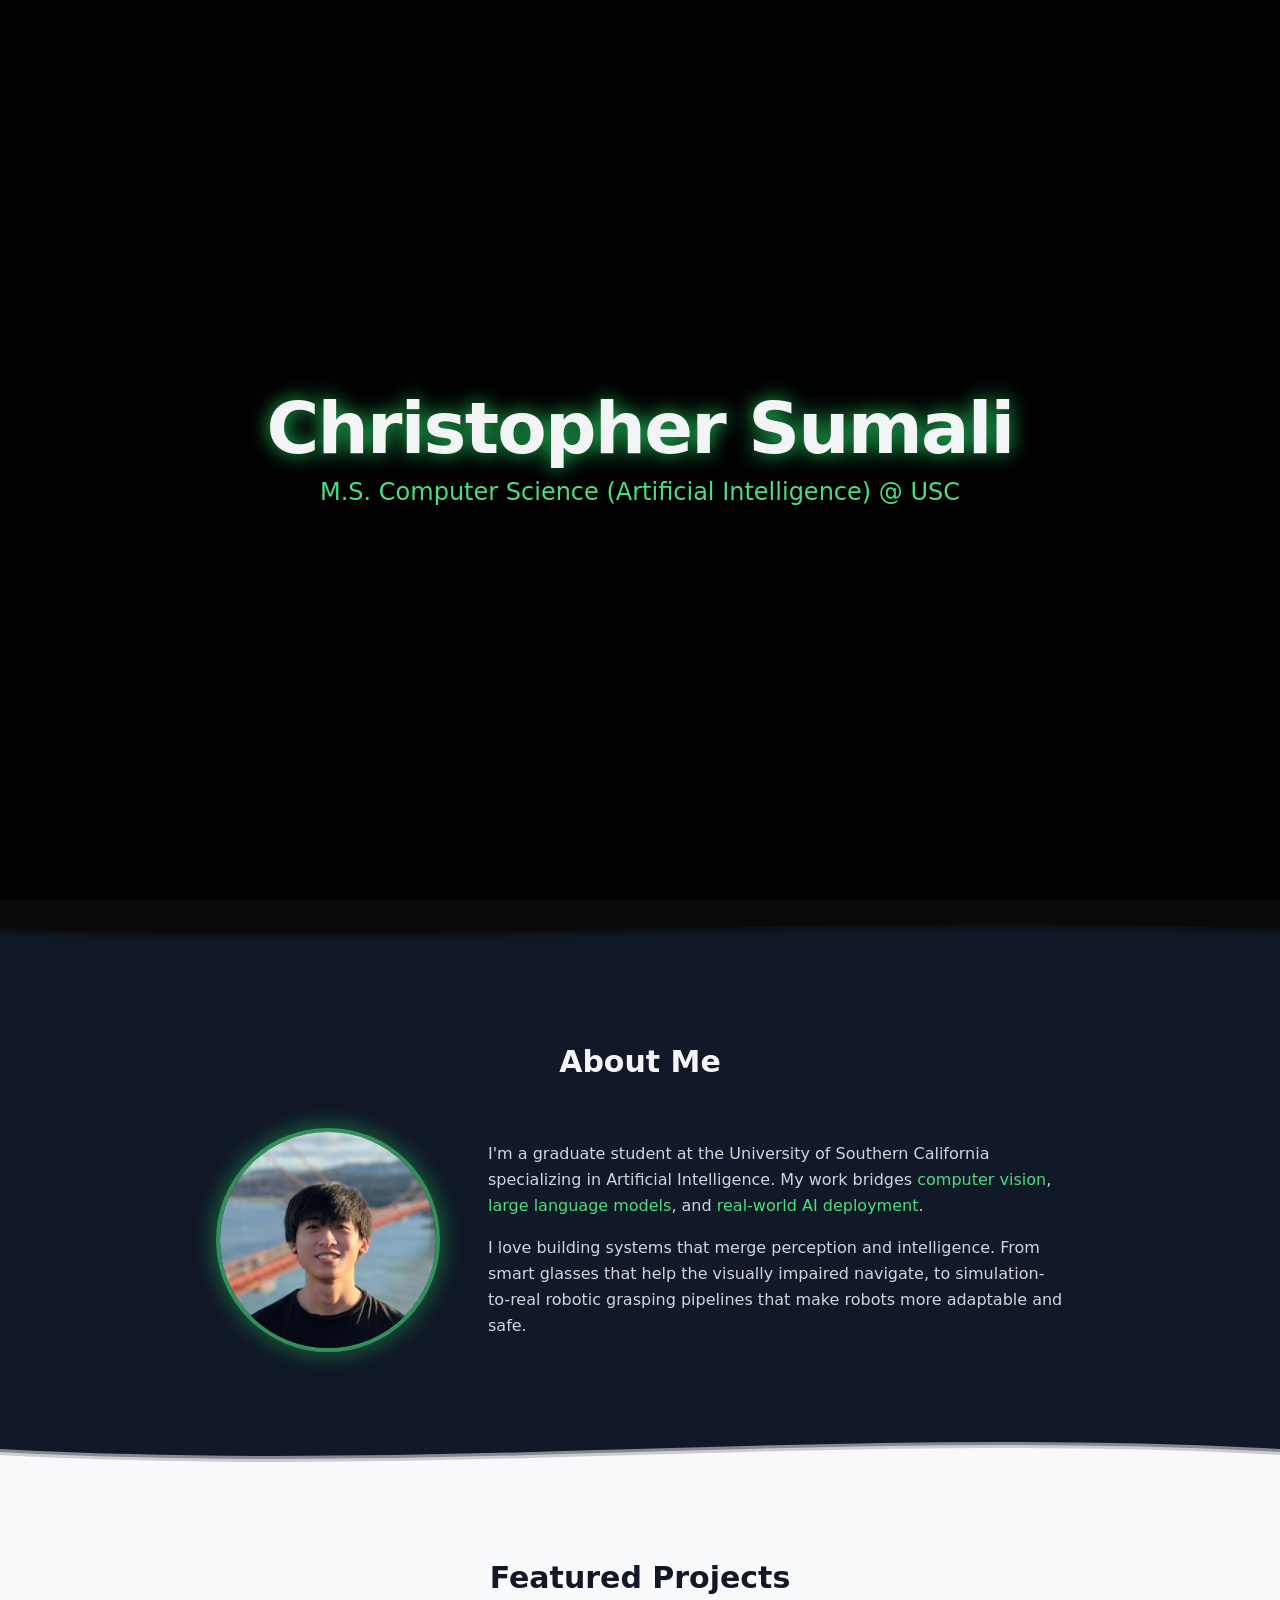
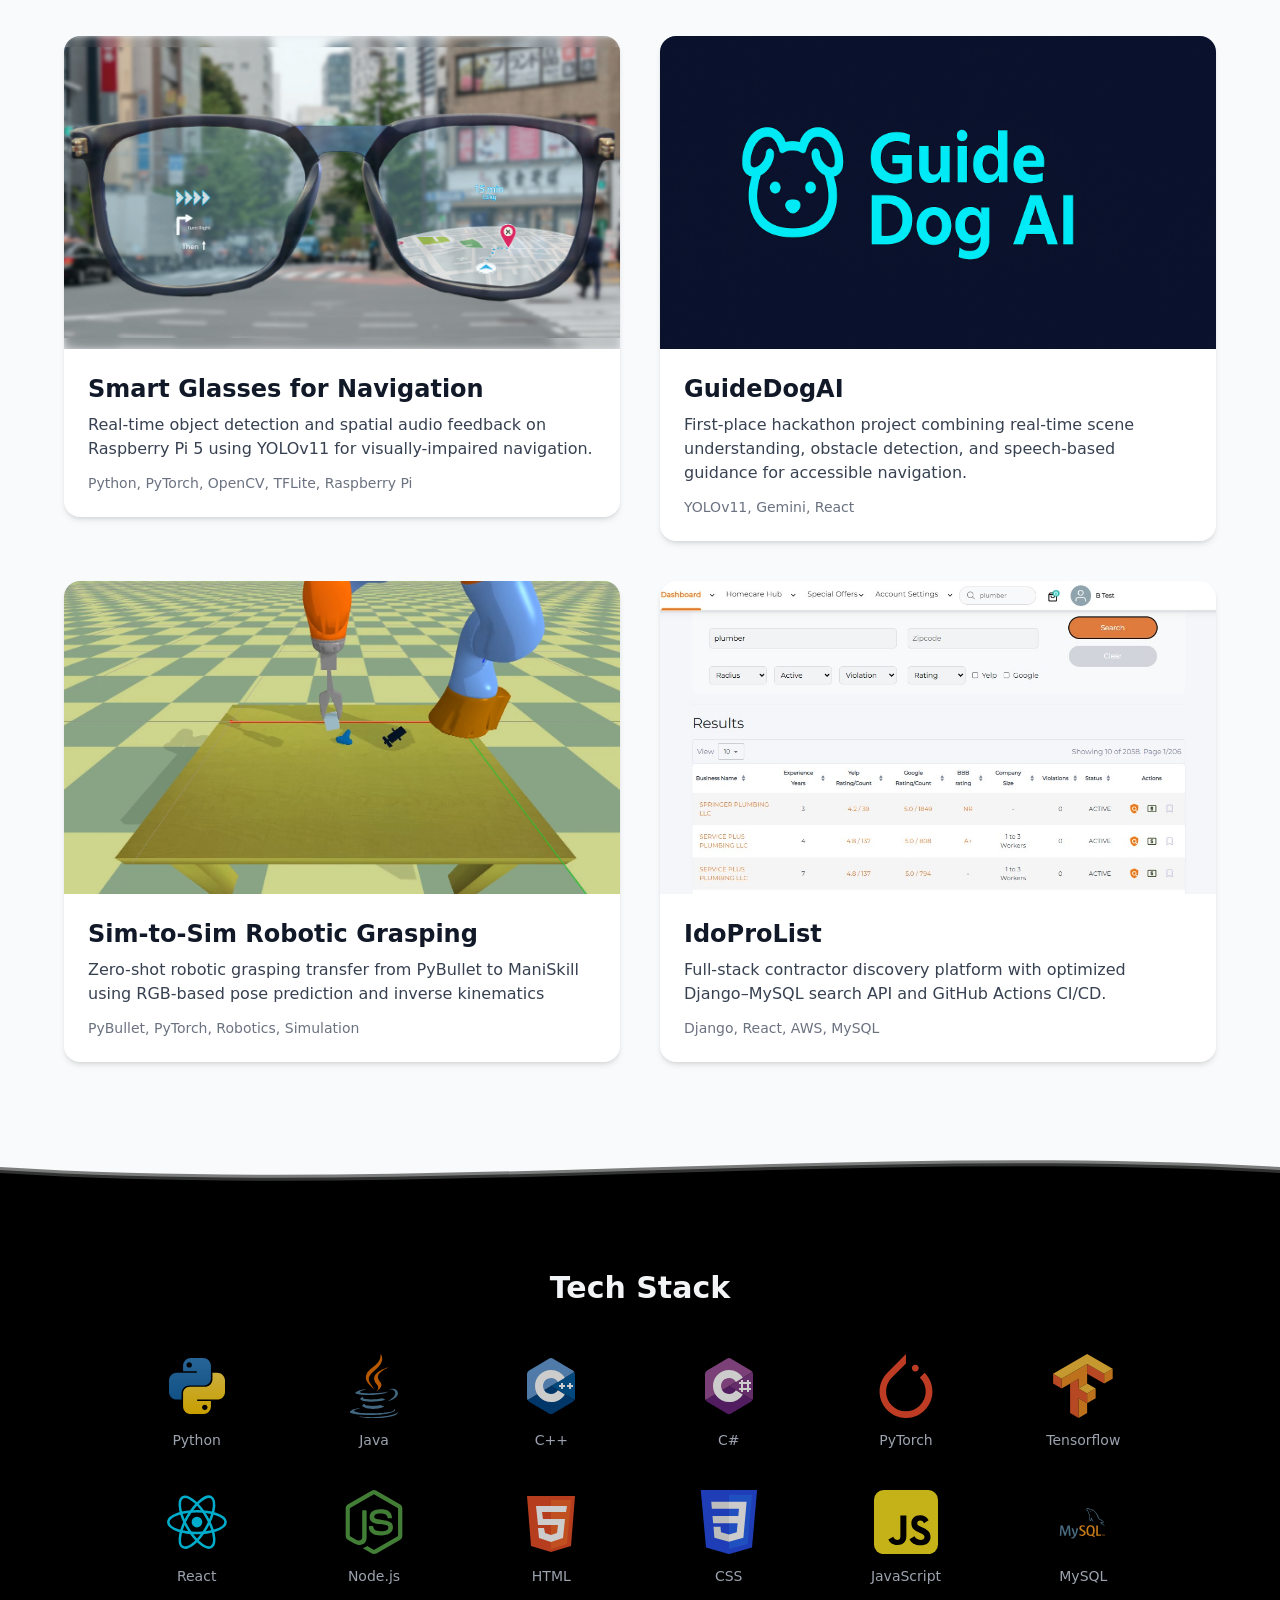
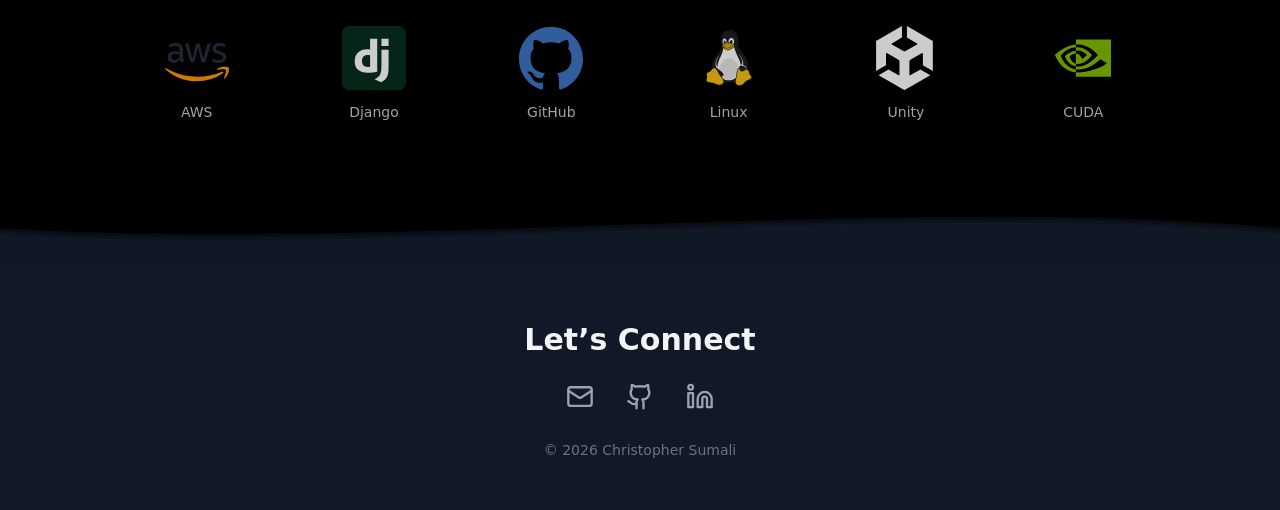
==== commit 6edffbda: "Updates" ====
--- a/index.html
+++ b/index.html
@@ -1 +1 @@
-<!doctype html><html lang="en"><head><meta charset="utf-8"/><link rel="icon" href="/favicon.ico"/><meta name="viewport" content="width=device-width,initial-scale=1"/><meta name="theme-color" content="#000000"/><meta name="description" content="Web site created using create-react-app"/><link rel="apple-touch-icon" href="/logo192.png"/><link rel="manifest" href="/manifest.json"/><title>React App</title><script defer="defer" src="/static/js/main.40f897de.js"></script><link href="/static/css/main.55e06d37.css" rel="stylesheet"></head><body><noscript>You need to enable JavaScript to run this app.</noscript><div id="root"></div></body></html>+<!doctype html><html lang="en"><head><meta charset="utf-8"/><link rel="icon" href="/favicon.ico"/><meta name="viewport" content="width=device-width,initial-scale=1"/><meta name="theme-color" content="#000000"/><meta name="description" content="Web site created using create-react-app"/><link rel="apple-touch-icon" href="/logo192.png"/><link rel="manifest" href="/manifest.json"/><title>React App</title><script defer="defer" src="/static/js/main.8655afd8.js"></script><link href="/static/css/main.55e06d37.css" rel="stylesheet"></head><body><noscript>You need to enable JavaScript to run this app.</noscript><div id="root"></div></body></html>
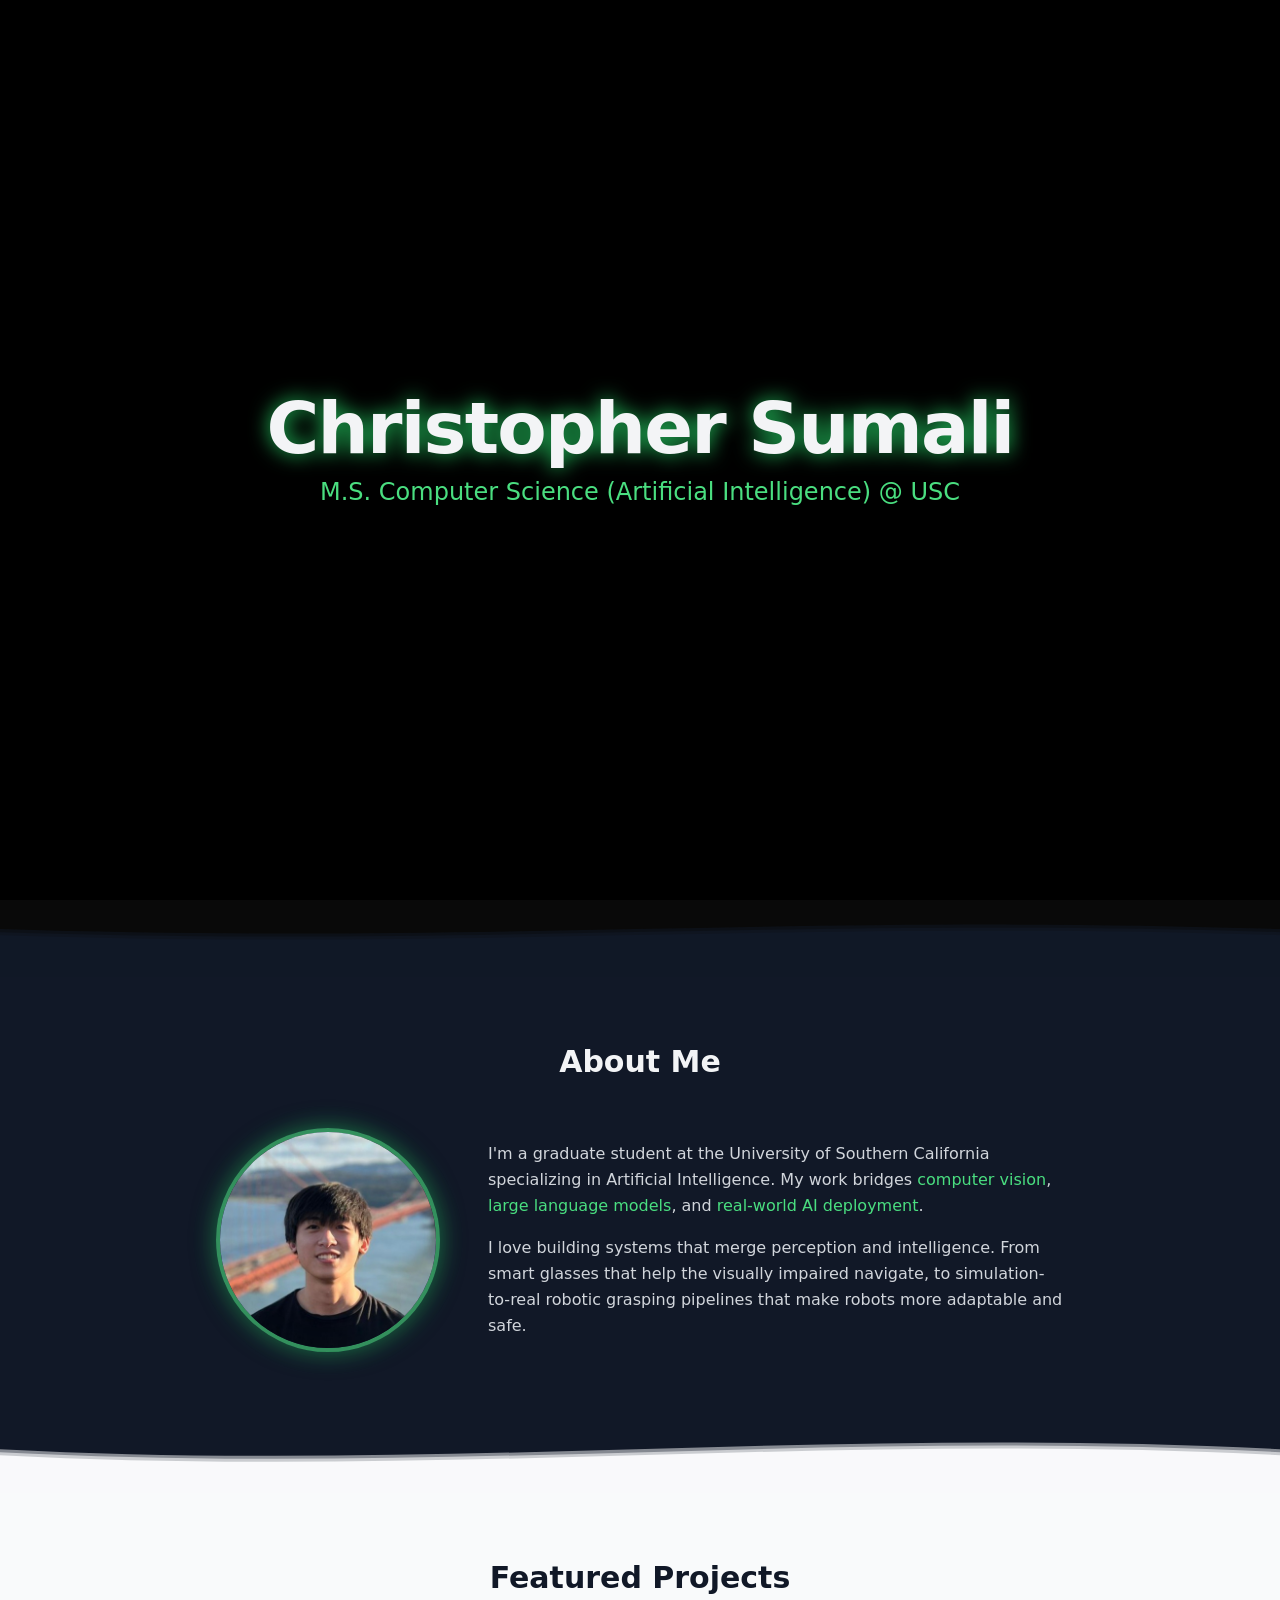
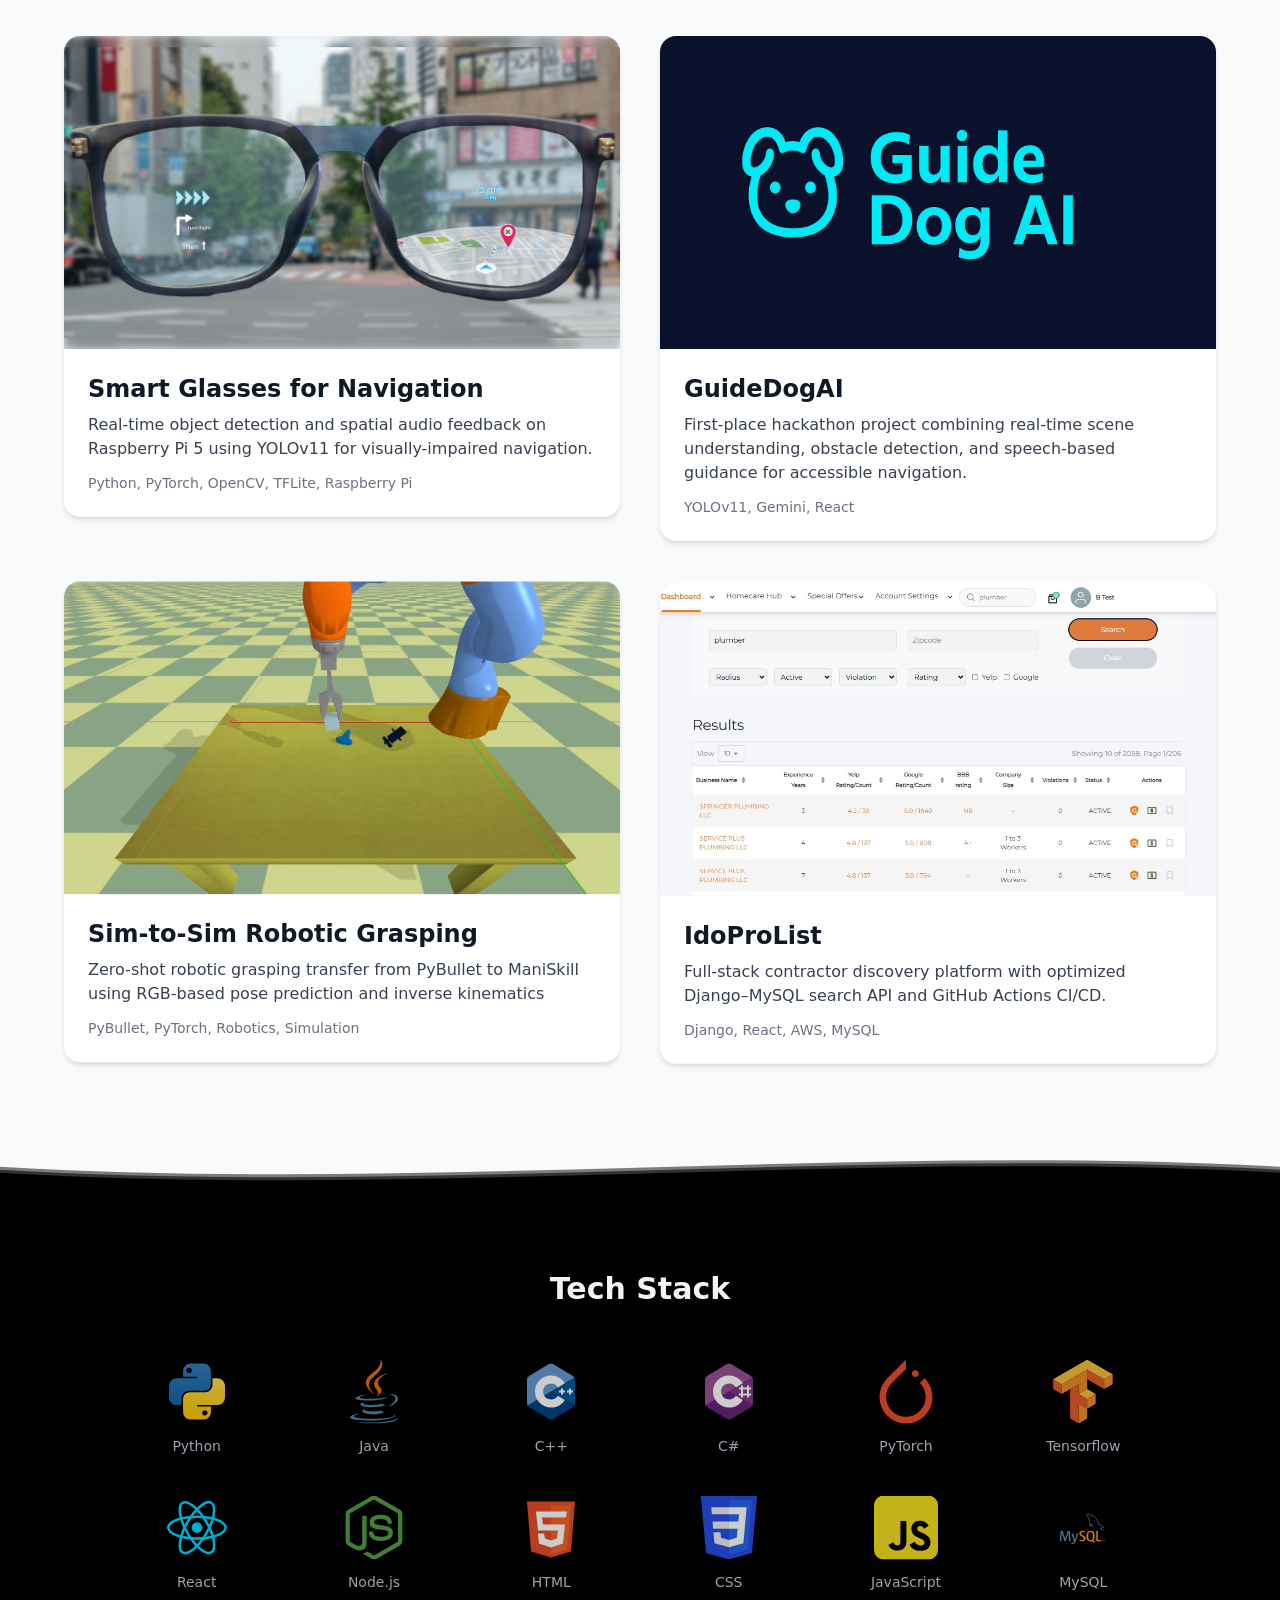
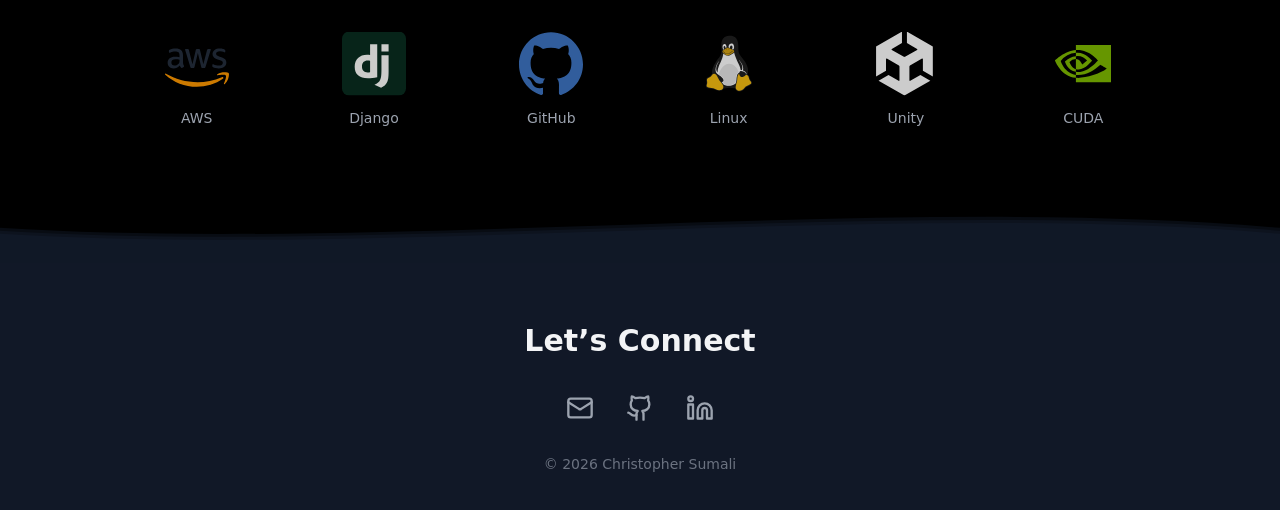
==== commit 69601bfc: "Updates" ====
--- a/index.html
+++ b/index.html
@@ -1 +1 @@
-<!doctype html><html lang="en"><head><meta charset="utf-8"/><link rel="icon" href="/favicon.ico"/><meta name="viewport" content="width=device-width,initial-scale=1"/><meta name="theme-color" content="#000000"/><meta name="description" content="Web site created using create-react-app"/><link rel="apple-touch-icon" href="/logo192.png"/><link rel="manifest" href="/manifest.json"/><title>React App</title><script defer="defer" src="/static/js/main.8655afd8.js"></script><link href="/static/css/main.55e06d37.css" rel="stylesheet"></head><body><noscript>You need to enable JavaScript to run this app.</noscript><div id="root"></div></body></html>+<!doctype html><html lang="en"><head><meta charset="utf-8"/><link rel="icon" href="/favicon.ico"/><meta name="viewport" content="width=device-width,initial-scale=1"/><meta name="theme-color" content="#000000"/><meta name="description" content="Web site created using create-react-app"/><link rel="apple-touch-icon" href="/logo192.png"/><link rel="manifest" href="/manifest.json"/><title>Christopher Sumali</title><script defer="defer" src="/static/js/main.c60700a1.js"></script><link href="/static/css/main.785297d2.css" rel="stylesheet"></head><body><noscript>You need to enable JavaScript to run this app.</noscript><div id="root"></div></body></html>
--- a/static/css/main.785297d2.css
+++ b/static/css/main.785297d2.css
@@ -0,0 +1,4 @@
+*,:after,:before{--tw-border-spacing-x:0;--tw-border-spacing-y:0;--tw-translate-x:0;--tw-translate-y:0;--tw-rotate:0;--tw-skew-x:0;--tw-skew-y:0;--tw-scale-x:1;--tw-scale-y:1;--tw-pan-x: ;--tw-pan-y: ;--tw-pinch-zoom: ;--tw-scroll-snap-strictness:proximity;--tw-gradient-from-position: ;--tw-gradient-via-position: ;--tw-gradient-to-position: ;--tw-ordinal: ;--tw-slashed-zero: ;--tw-numeric-figure: ;--tw-numeric-spacing: ;--tw-numeric-fraction: ;--tw-ring-inset: ;--tw-ring-offset-width:0px;--tw-ring-offset-color:#fff;--tw-ring-color:#3b82f680;--tw-ring-offset-shadow:0 0 #0000;--tw-ring-shadow:0 0 #0000;--tw-shadow:0 0 #0000;--tw-shadow-colored:0 0 #0000;--tw-blur: ;--tw-brightness: ;--tw-contrast: ;--tw-grayscale: ;--tw-hue-rotate: ;--tw-invert: ;--tw-saturate: ;--tw-sepia: ;--tw-drop-shadow: ;--tw-backdrop-blur: ;--tw-backdrop-brightness: ;--tw-backdrop-contrast: ;--tw-backdrop-grayscale: ;--tw-backdrop-hue-rotate: ;--tw-backdrop-invert: ;--tw-backdrop-opacity: ;--tw-backdrop-saturate: ;--tw-backdrop-sepia: ;--tw-contain-size: ;--tw-contain-layout: ;--tw-contain-paint: ;--tw-contain-style: }::backdrop{--tw-border-spacing-x:0;--tw-border-spacing-y:0;--tw-translate-x:0;--tw-translate-y:0;--tw-rotate:0;--tw-skew-x:0;--tw-skew-y:0;--tw-scale-x:1;--tw-scale-y:1;--tw-pan-x: ;--tw-pan-y: ;--tw-pinch-zoom: ;--tw-scroll-snap-strictness:proximity;--tw-gradient-from-position: ;--tw-gradient-via-position: ;--tw-gradient-to-position: ;--tw-ordinal: ;--tw-slashed-zero: ;--tw-numeric-figure: ;--tw-numeric-spacing: ;--tw-numeric-fraction: ;--tw-ring-inset: ;--tw-ring-offset-width:0px;--tw-ring-offset-color:#fff;--tw-ring-color:#3b82f680;--tw-ring-offset-shadow:0 0 #0000;--tw-ring-shadow:0 0 #0000;--tw-shadow:0 0 #0000;--tw-shadow-colored:0 0 #0000;--tw-blur: ;--tw-brightness: ;--tw-contrast: ;--tw-grayscale: ;--tw-hue-rotate: ;--tw-invert: ;--tw-saturate: ;--tw-sepia: ;--tw-drop-shadow: ;--tw-backdrop-blur: ;--tw-backdrop-brightness: ;--tw-backdrop-contrast: ;--tw-backdrop-grayscale: ;--tw-backdrop-hue-rotate: ;--tw-backdrop-invert: ;--tw-backdrop-opacity: ;--tw-backdrop-saturate: ;--tw-backdrop-sepia: ;--tw-contain-size: ;--tw-contain-layout: ;--tw-contain-paint: ;--tw-contain-style: }/*
+! tailwindcss v3.4.18 | MIT License | https://tailwindcss.com
+*/*,:after,:before{border:0 solid #e5e7eb;box-sizing:border-box}:after,:before{--tw-content:""}:host,html{-webkit-text-size-adjust:100%;font-feature-settings:normal;-webkit-tap-highlight-color:transparent;font-family:ui-sans-serif,system-ui,sans-serif,Apple Color Emoji,Segoe UI Emoji,Segoe UI Symbol,Noto Color Emoji;font-variation-settings:normal;line-height:1.5;tab-size:4}body{line-height:inherit;margin:0}hr{border-top-width:1px;color:inherit;height:0}abbr:where([title]){-webkit-text-decoration:underline dotted;text-decoration:underline dotted}h1,h2,h3,h4,h5,h6{font-size:inherit;font-weight:inherit}a{color:inherit;text-decoration:inherit}b,strong{font-weight:bolder}code,kbd,pre,samp{font-feature-settings:normal;font-family:ui-monospace,SFMono-Regular,Menlo,Monaco,Consolas,Liberation Mono,Courier New,monospace;font-size:1em;font-variation-settings:normal}small{font-size:80%}sub,sup{font-size:75%;line-height:0;position:relative;vertical-align:initial}sub{bottom:-.25em}sup{top:-.5em}table{border-collapse:collapse;border-color:inherit;text-indent:0}button,input,optgroup,select,textarea{font-feature-settings:inherit;color:inherit;font-family:inherit;font-size:100%;font-variation-settings:inherit;font-weight:inherit;letter-spacing:inherit;line-height:inherit;margin:0;padding:0}button,select{text-transform:none}button,input:where([type=button]),input:where([type=reset]),input:where([type=submit]){-webkit-appearance:button;background-color:initial;background-image:none}:-moz-focusring{outline:auto}:-moz-ui-invalid{box-shadow:none}progress{vertical-align:initial}::-webkit-inner-spin-button,::-webkit-outer-spin-button{height:auto}[type=search]{-webkit-appearance:textfield;outline-offset:-2px}::-webkit-search-decoration{-webkit-appearance:none}::-webkit-file-upload-button{-webkit-appearance:button;font:inherit}summary{display:list-item}blockquote,dd,dl,figure,h1,h2,h3,h4,h5,h6,hr,p,pre{margin:0}fieldset{margin:0}fieldset,legend{padding:0}menu,ol,ul{list-style:none;margin:0;padding:0}dialog{padding:0}textarea{resize:vertical}input::placeholder,textarea::placeholder{color:#9ca3af;opacity:1}[role=button],button{cursor:pointer}:disabled{cursor:default}audio,canvas,embed,iframe,img,object,svg,video{display:block;vertical-align:middle}img,video{height:auto;max-width:100%}[hidden]:where(:not([hidden=until-found])){display:none}.absolute{position:absolute}.relative{position:relative}.inset-0{inset:0}.left-0{left:0}.top-0{top:0}.z-10{z-index:10}.order-1{order:1}.order-2{order:2}.mx-auto{margin-left:auto;margin-right:auto}.my-20{margin-bottom:5rem;margin-top:5rem}.mb-10{margin-bottom:2.5rem}.mb-12{margin-bottom:3rem}.mb-2{margin-bottom:.5rem}.mb-3{margin-bottom:.75rem}.mb-4{margin-bottom:1rem}.mb-6{margin-bottom:1.5rem}.mb-8{margin-bottom:2rem}.ml-6{margin-left:1.5rem}.mr-2{margin-right:.5rem}.mt-14{margin-top:3.5rem}.mt-2{margin-top:.5rem}.mt-20{margin-top:5rem}.mt-3{margin-top:.75rem}.mt-4{margin-top:1rem}.mt-6{margin-top:1.5rem}.block{display:block}.flex{display:flex}.inline-flex{display:inline-flex}.grid{display:grid}.aspect-\[16\/9\]{aspect-ratio:16/9}.h-12{height:3rem}.h-48{height:12rem}.h-6{height:1.5rem}.h-\[1px\]{height:1px}.h-full{height:100%}.h-screen{height:100vh}.min-h-screen{min-height:100vh}.w-1\.5{width:.375rem}.w-12{width:3rem}.w-48{width:12rem}.w-full{width:100%}.max-w-2xl{max-width:42rem}.max-w-5xl{max-width:64rem}.max-w-6xl{max-width:72rem}.max-w-xl{max-width:36rem}.flex-shrink-0{flex-shrink:0}.transform{transform:translate(var(--tw-translate-x),var(--tw-translate-y)) rotate(var(--tw-rotate)) skewX(var(--tw-skew-x)) skewY(var(--tw-skew-y)) scaleX(var(--tw-scale-x)) scaleY(var(--tw-scale-y))}@keyframes pulse{50%{opacity:.5}}.animate-pulse{animation:pulse 2s cubic-bezier(.4,0,.6,1) infinite}.list-disc{list-style-type:disc}.grid-cols-3{grid-template-columns:repeat(3,minmax(0,1fr))}.flex-col{flex-direction:column}.flex-wrap{flex-wrap:wrap}.place-items-center{place-items:center}.items-center{align-items:center}.justify-center{justify-content:center}.gap-10{gap:2.5rem}.gap-12{gap:3rem}.gap-14{gap:3.5rem}.gap-2{gap:.5rem}.gap-3{gap:.75rem}.gap-8{gap:2rem}.space-y-2>:not([hidden])~:not([hidden]){--tw-space-y-reverse:0;margin-bottom:calc(.5rem*var(--tw-space-y-reverse));margin-top:calc(.5rem*(1 - var(--tw-space-y-reverse)))}.overflow-hidden{overflow:hidden}.rounded-2xl{border-radius:1rem}.rounded-full{border-radius:9999px}.rounded-lg{border-radius:.5rem}.rounded-xl{border-radius:.75rem}.border{border-width:1px}.border-4{border-width:4px}.border-green-400\/40{border-color:#4ade8066}.border-green-400\/60{border-color:#4ade8099}.border-green-500\/20{border-color:#22c55e33}.bg-black{--tw-bg-opacity:1;background-color:#000;background-color:rgb(0 0 0/var(--tw-bg-opacity,1))}.bg-black\/0{background-color:#0000}.bg-gray-200{--tw-bg-opacity:1;background-color:#e5e7eb;background-color:rgb(229 231 235/var(--tw-bg-opacity,1))}.bg-gray-50{--tw-bg-opacity:1;background-color:#f9fafb;background-color:rgb(249 250 251/var(--tw-bg-opacity,1))}.bg-gray-900{--tw-bg-opacity:1;background-color:#111827;background-color:rgb(17 24 39/var(--tw-bg-opacity,1))}.bg-green-400{--tw-bg-opacity:1;background-color:#4ade80;background-color:rgb(74 222 128/var(--tw-bg-opacity,1))}.bg-green-500{--tw-bg-opacity:1;background-color:#22c55e;background-color:rgb(34 197 94/var(--tw-bg-opacity,1))}.bg-green-500\/10{background-color:#22c55e1a}.bg-white{--tw-bg-opacity:1;background-color:#fff;background-color:rgb(255 255 255/var(--tw-bg-opacity,1))}.bg-gradient-to-b{background-image:linear-gradient(to bottom,var(--tw-gradient-stops))}.bg-gradient-to-r{background-image:linear-gradient(to right,var(--tw-gradient-stops))}.from-transparent{--tw-gradient-from:#0000 var(--tw-gradient-from-position);--tw-gradient-to:#0000 var(--tw-gradient-to-position);--tw-gradient-stops:var(--tw-gradient-from),var(--tw-gradient-to)}.via-black\/60{--tw-gradient-to:#0000 var(--tw-gradient-to-position);--tw-gradient-stops:var(--tw-gradient-from),#0009 var(--tw-gradient-via-position),var(--tw-gradient-to)}.via-gray-700{--tw-gradient-to:#37415100 var(--tw-gradient-to-position);--tw-gradient-stops:var(--tw-gradient-from),#374151 var(--tw-gradient-via-position),var(--tw-gradient-to)}.to-black\/90{--tw-gradient-to:#000000e6 var(--tw-gradient-to-position)}.to-transparent{--tw-gradient-to:#0000 var(--tw-gradient-to-position)}.object-contain{object-fit:contain}.object-cover{object-fit:cover}.object-center{object-position:center}.p-6{padding:1.5rem}.p-8{padding:2rem}.px-3{padding-left:.75rem;padding-right:.75rem}.px-4{padding-left:1rem;padding-right:1rem}.px-6{padding-left:1.5rem;padding-right:1.5rem}.py-1{padding-bottom:.25rem;padding-top:.25rem}.py-14{padding-bottom:3.5rem;padding-top:3.5rem}.py-16{padding-bottom:4rem;padding-top:4rem}.py-2{padding-bottom:.5rem;padding-top:.5rem}.pb-10{padding-bottom:2.5rem}.pt-24{padding-top:6rem}.text-center{text-align:center}.font-sans{font-family:ui-sans-serif,system-ui,sans-serif,Apple Color Emoji,Segoe UI Emoji,Segoe UI Symbol,Noto Color Emoji}.text-2xl{font-size:1.5rem;line-height:2rem}.text-3xl{font-size:1.875rem;line-height:2.25rem}.text-4xl{font-size:2.25rem;line-height:2.5rem}.text-5xl{font-size:3rem;line-height:1}.text-lg{font-size:1.125rem;line-height:1.75rem}.text-sm{font-size:.875rem;line-height:1.25rem}.text-xl{font-size:1.25rem;line-height:1.75rem}.text-xs{font-size:.75rem;line-height:1rem}.font-bold{font-weight:700}.font-semibold{font-weight:600}.leading-relaxed{line-height:1.625}.tracking-tight{letter-spacing:-.025em}.text-black{--tw-text-opacity:1;color:#000;color:rgb(0 0 0/var(--tw-text-opacity,1))}.text-gray-100{--tw-text-opacity:1;color:#f3f4f6;color:rgb(243 244 246/var(--tw-text-opacity,1))}.text-gray-300{--tw-text-opacity:1;color:#d1d5db;color:rgb(209 213 219/var(--tw-text-opacity,1))}.text-gray-400{--tw-text-opacity:1;color:#9ca3af;color:rgb(156 163 175/var(--tw-text-opacity,1))}.text-gray-500{--tw-text-opacity:1;color:#6b7280;color:rgb(107 114 128/var(--tw-text-opacity,1))}.text-gray-600{--tw-text-opacity:1;color:#4b5563;color:rgb(75 85 99/var(--tw-text-opacity,1))}.text-gray-700{--tw-text-opacity:1;color:#374151;color:rgb(55 65 81/var(--tw-text-opacity,1))}.text-gray-900{--tw-text-opacity:1;color:#111827;color:rgb(17 24 39/var(--tw-text-opacity,1))}.text-green-400{--tw-text-opacity:1;color:#4ade80;color:rgb(74 222 128/var(--tw-text-opacity,1))}.opacity-40{opacity:.4}.opacity-80{opacity:.8}.shadow-\[0_0_25px_\#22c55e80\]{--tw-shadow:0 0 25px #22c55e80;--tw-shadow-colored:0 0 25px var(--tw-shadow-color)}.shadow-\[0_0_25px_\#22c55e80\],.shadow-md{box-shadow:0 0 #0000,0 0 #0000,var(--tw-shadow);box-shadow:var(--tw-ring-offset-shadow,0 0 #0000),var(--tw-ring-shadow,0 0 #0000),var(--tw-shadow)}.shadow-md{--tw-shadow:0 4px 6px -1px #0000001a,0 2px 4px -2px #0000001a;--tw-shadow-colored:0 4px 6px -1px var(--tw-shadow-color),0 2px 4px -2px var(--tw-shadow-color)}.shadow-xl{--tw-shadow:0 20px 25px -5px #0000001a,0 8px 10px -6px #0000001a;--tw-shadow-colored:0 20px 25px -5px var(--tw-shadow-color),0 8px 10px -6px var(--tw-shadow-color);box-shadow:0 0 #0000,0 0 #0000,var(--tw-shadow);box-shadow:var(--tw-ring-offset-shadow,0 0 #0000),var(--tw-ring-shadow,0 0 #0000),var(--tw-shadow)}.blur-md{--tw-blur:blur(12px)}.blur-md,.drop-shadow-\[0_0_10px_\#22c55e\]{filter:var(--tw-blur) var(--tw-brightness) var(--tw-contrast) var(--tw-grayscale) var(--tw-hue-rotate) var(--tw-invert) var(--tw-saturate) var(--tw-sepia) var(--tw-drop-shadow)}.drop-shadow-\[0_0_10px_\#22c55e\]{--tw-drop-shadow:drop-shadow(0 0 10px #22c55e)}.transition{transition-duration:.15s;transition-property:color,background-color,border-color,fill,stroke,opacity,box-shadow,transform,filter,-webkit-text-decoration-color,-webkit-backdrop-filter;transition-property:color,background-color,border-color,text-decoration-color,fill,stroke,opacity,box-shadow,transform,filter,backdrop-filter;transition-property:color,background-color,border-color,text-decoration-color,fill,stroke,opacity,box-shadow,transform,filter,backdrop-filter,-webkit-text-decoration-color,-webkit-backdrop-filter;transition-timing-function:cubic-bezier(.4,0,.2,1)}.transition-all{transition-duration:.15s;transition-property:all;transition-timing-function:cubic-bezier(.4,0,.2,1)}.transition-colors{transition-duration:.15s;transition-property:color,background-color,border-color,fill,stroke,-webkit-text-decoration-color;transition-property:color,background-color,border-color,text-decoration-color,fill,stroke;transition-property:color,background-color,border-color,text-decoration-color,fill,stroke,-webkit-text-decoration-color;transition-timing-function:cubic-bezier(.4,0,.2,1)}.transition-transform{transition-duration:.15s;transition-property:transform;transition-timing-function:cubic-bezier(.4,0,.2,1)}.duration-300{transition-duration:.3s}.duration-500{transition-duration:.5s}body:before{background:repeating-linear-gradient(#00ff000a,#00ff000a 2px,#0000 3px,#0000 4px);bottom:0;content:"";left:0;mix-blend-mode:overlay;pointer-events:none;position:fixed;right:0;top:0;z-index:5}.hover\:-translate-y-1:hover{--tw-translate-y:-0.25rem}.hover\:-translate-y-1:hover,.hover\:scale-\[1\.02\]:hover{transform:translate(var(--tw-translate-x),var(--tw-translate-y)) rotate(var(--tw-rotate)) skewX(var(--tw-skew-x)) skewY(var(--tw-skew-y)) scaleX(var(--tw-scale-x)) scaleY(var(--tw-scale-y))}.hover\:scale-\[1\.02\]:hover{--tw-scale-x:1.02;--tw-scale-y:1.02}.hover\:bg-green-400:hover{--tw-bg-opacity:1;background-color:#4ade80;background-color:rgb(74 222 128/var(--tw-bg-opacity,1))}.hover\:text-green-400:hover{--tw-text-opacity:1;color:#4ade80;color:rgb(74 222 128/var(--tw-text-opacity,1))}.hover\:shadow-lg:hover{--tw-shadow:0 10px 15px -3px #0000001a,0 4px 6px -4px #0000001a;--tw-shadow-colored:0 10px 15px -3px var(--tw-shadow-color),0 4px 6px -4px var(--tw-shadow-color)}.hover\:shadow-lg:hover,.hover\:shadow-xl:hover{box-shadow:0 0 #0000,0 0 #0000,var(--tw-shadow);box-shadow:var(--tw-ring-offset-shadow,0 0 #0000),var(--tw-ring-shadow,0 0 #0000),var(--tw-shadow)}.hover\:shadow-xl:hover{--tw-shadow:0 20px 25px -5px #0000001a,0 8px 10px -6px #0000001a;--tw-shadow-colored:0 20px 25px -5px var(--tw-shadow-color),0 8px 10px -6px var(--tw-shadow-color)}.hover\:shadow-green-400\/30:hover{--tw-shadow-color:#4ade804d;--tw-shadow:var(--tw-shadow-colored)}.hover\:shadow-green-500\/20:hover{--tw-shadow-color:#22c55e33;--tw-shadow:var(--tw-shadow-colored)}.group:hover .group-hover\:scale-105{--tw-scale-x:1.05;--tw-scale-y:1.05;transform:translate(var(--tw-translate-x),var(--tw-translate-y)) rotate(var(--tw-rotate)) skewX(var(--tw-skew-x)) skewY(var(--tw-skew-y)) scaleX(var(--tw-scale-x)) scaleY(var(--tw-scale-y))}.group:hover .group-hover\:bg-black\/20{background-color:#0003}.group:hover .group-hover\:text-green-400{--tw-text-opacity:1;color:#4ade80;color:rgb(74 222 128/var(--tw-text-opacity,1))}.group:hover .group-hover\:text-green-600{--tw-text-opacity:1;color:#16a34a;color:rgb(22 163 74/var(--tw-text-opacity,1))}.group:hover .group-hover\:opacity-100{opacity:1}.group:hover .group-hover\:drop-shadow-\[0_0_8px_\#22c55e\]{--tw-drop-shadow:drop-shadow(0 0 8px #22c55e);filter:var(--tw-blur) var(--tw-brightness) var(--tw-contrast) var(--tw-grayscale) var(--tw-hue-rotate) var(--tw-invert) var(--tw-saturate) var(--tw-sepia) var(--tw-drop-shadow)}@media (min-width:640px){.sm\:h-14{height:3.5rem}.sm\:w-14{width:3.5rem}.sm\:grid-cols-4{grid-template-columns:repeat(4,minmax(0,1fr))}}@media (min-width:768px){.md\:order-1{order:1}.md\:order-2{order:2}.md\:h-16{height:4rem}.md\:h-56{height:14rem}.md\:w-16{width:4rem}.md\:w-56{width:14rem}.md\:grid-cols-2{grid-template-columns:repeat(2,minmax(0,1fr))}.md\:grid-cols-6{grid-template-columns:repeat(6,minmax(0,1fr))}.md\:flex-row{flex-direction:row}.md\:text-left{text-align:left}.md\:text-2xl{font-size:1.5rem;line-height:2rem}.md\:text-5xl{font-size:3rem;line-height:1}.md\:text-7xl{font-size:4.5rem;line-height:1}}
+/*# sourceMappingURL=main.785297d2.css.map*/
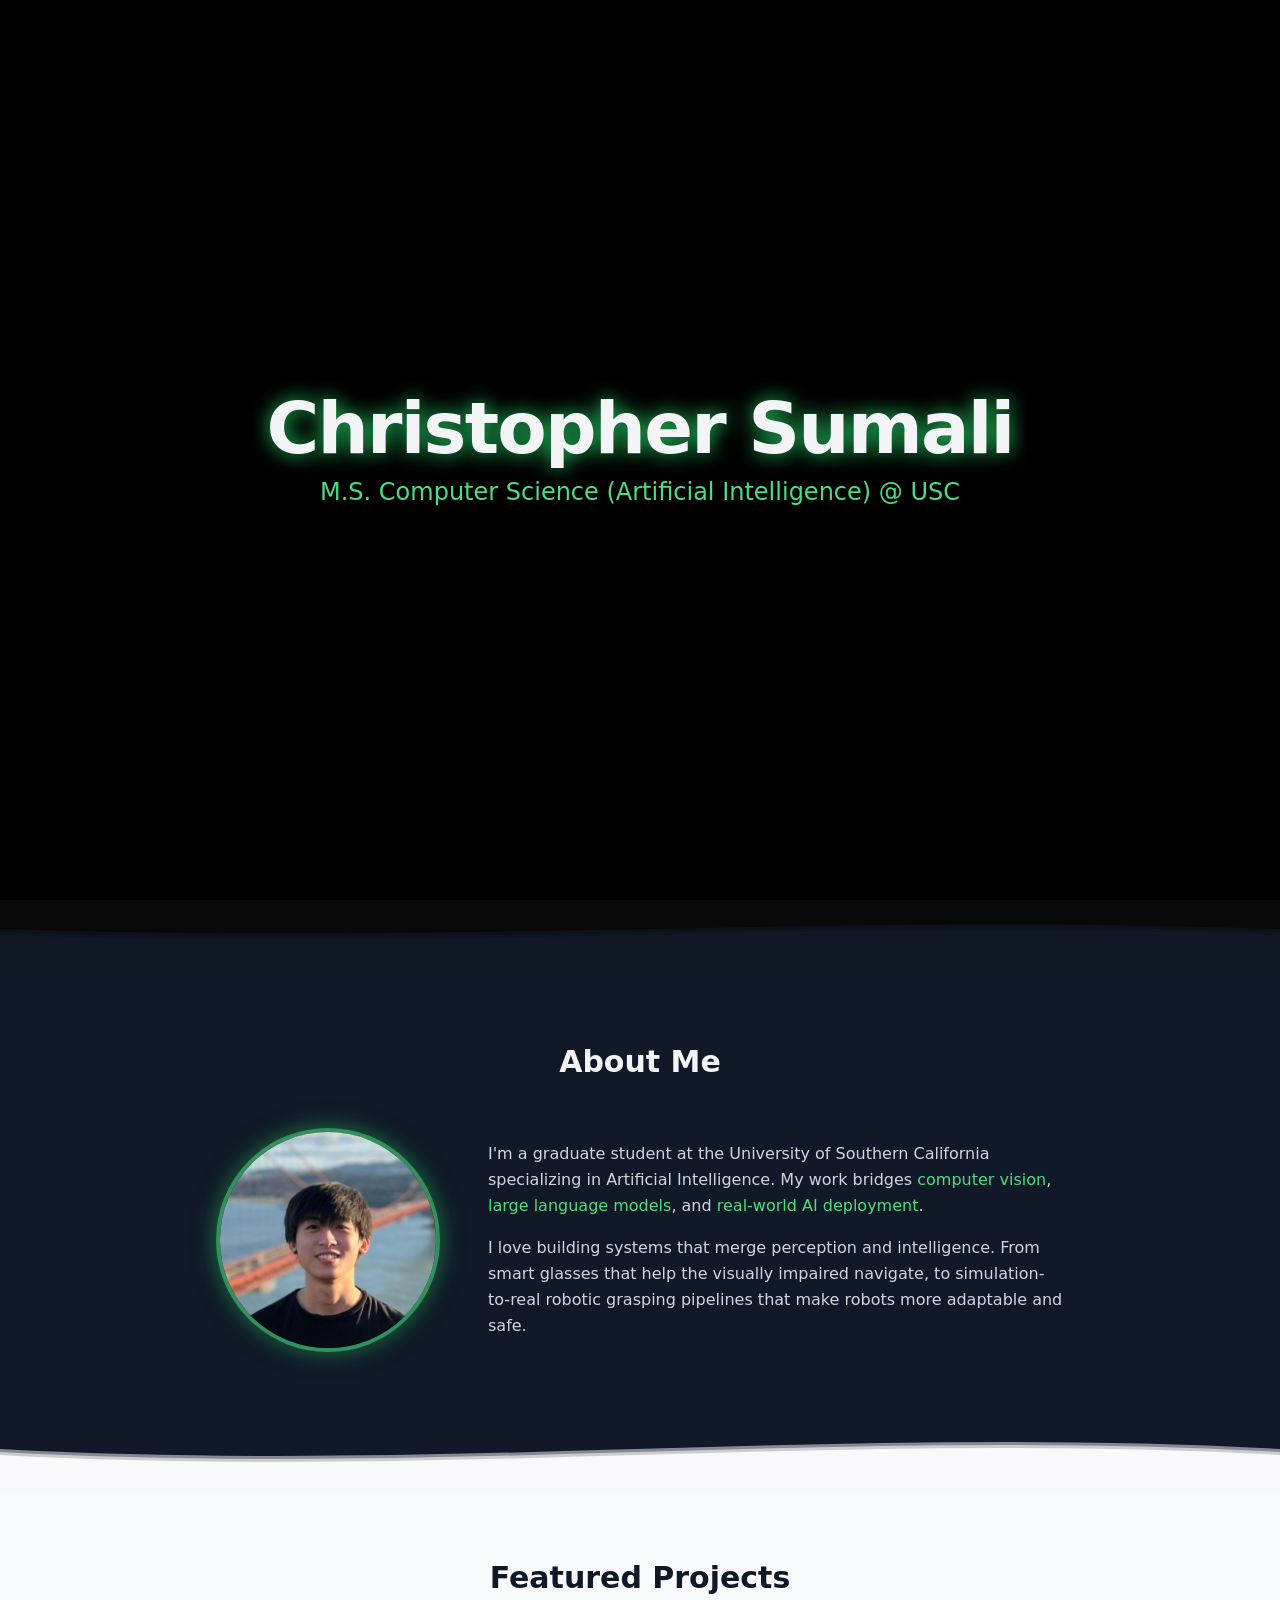
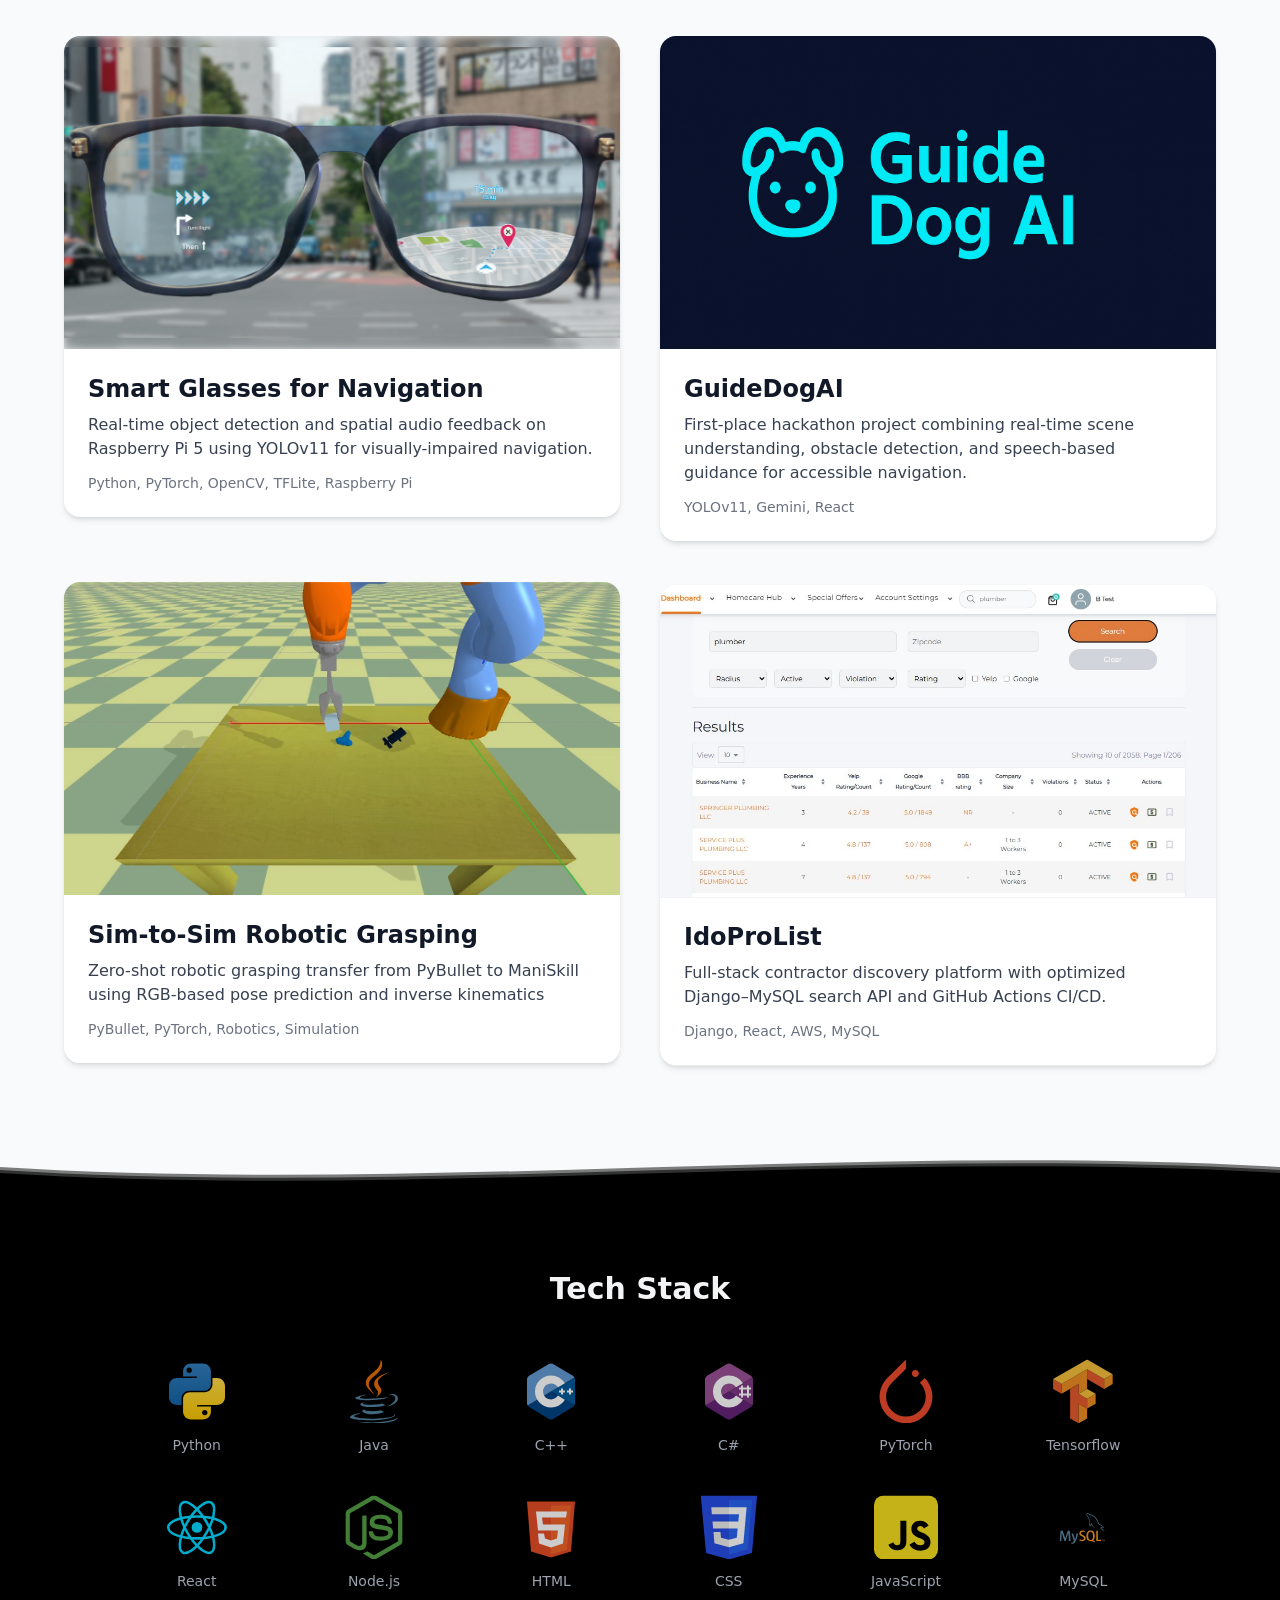
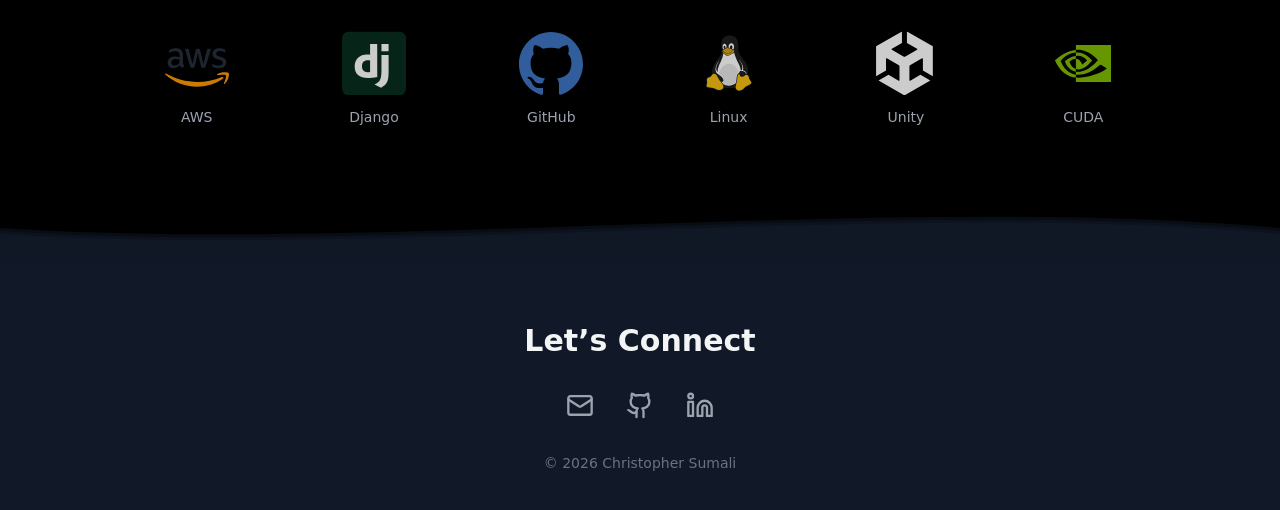
==== commit f757cd25: "Updates" ====
--- a/index.html
+++ b/index.html
@@ -1 +1 @@
-<!doctype html><html lang="en"><head><meta charset="utf-8"/><link rel="icon" href="/favicon.ico"/><meta name="viewport" content="width=device-width,initial-scale=1"/><meta name="theme-color" content="#000000"/><meta name="description" content="Web site created using create-react-app"/><link rel="apple-touch-icon" href="/logo192.png"/><link rel="manifest" href="/manifest.json"/><title>Christopher Sumali</title><script defer="defer" src="/static/js/main.c60700a1.js"></script><link href="/static/css/main.785297d2.css" rel="stylesheet"></head><body><noscript>You need to enable JavaScript to run this app.</noscript><div id="root"></div></body></html>+<!doctype html><html lang="en"><head><meta charset="utf-8"/><link rel="icon" href="/favicon.ico"/><meta name="viewport" content="width=device-width,initial-scale=1"/><meta name="theme-color" content="#000000"/><meta name="description" content="Web site created using create-react-app"/><link rel="apple-touch-icon" href="/logo192.png"/><link rel="manifest" href="/manifest.json"/><title>Christopher Sumali</title><script defer="defer" src="/static/js/main.dd8beedd.js"></script><link href="/static/css/main.e4ba04ad.css" rel="stylesheet"></head><body><noscript>You need to enable JavaScript to run this app.</noscript><div id="root"></div></body></html>
--- a/static/css/main.e4ba04ad.css
+++ b/static/css/main.e4ba04ad.css
@@ -0,0 +1,4 @@
+*,:after,:before{--tw-border-spacing-x:0;--tw-border-spacing-y:0;--tw-translate-x:0;--tw-translate-y:0;--tw-rotate:0;--tw-skew-x:0;--tw-skew-y:0;--tw-scale-x:1;--tw-scale-y:1;--tw-pan-x: ;--tw-pan-y: ;--tw-pinch-zoom: ;--tw-scroll-snap-strictness:proximity;--tw-gradient-from-position: ;--tw-gradient-via-position: ;--tw-gradient-to-position: ;--tw-ordinal: ;--tw-slashed-zero: ;--tw-numeric-figure: ;--tw-numeric-spacing: ;--tw-numeric-fraction: ;--tw-ring-inset: ;--tw-ring-offset-width:0px;--tw-ring-offset-color:#fff;--tw-ring-color:#3b82f680;--tw-ring-offset-shadow:0 0 #0000;--tw-ring-shadow:0 0 #0000;--tw-shadow:0 0 #0000;--tw-shadow-colored:0 0 #0000;--tw-blur: ;--tw-brightness: ;--tw-contrast: ;--tw-grayscale: ;--tw-hue-rotate: ;--tw-invert: ;--tw-saturate: ;--tw-sepia: ;--tw-drop-shadow: ;--tw-backdrop-blur: ;--tw-backdrop-brightness: ;--tw-backdrop-contrast: ;--tw-backdrop-grayscale: ;--tw-backdrop-hue-rotate: ;--tw-backdrop-invert: ;--tw-backdrop-opacity: ;--tw-backdrop-saturate: ;--tw-backdrop-sepia: ;--tw-contain-size: ;--tw-contain-layout: ;--tw-contain-paint: ;--tw-contain-style: }::backdrop{--tw-border-spacing-x:0;--tw-border-spacing-y:0;--tw-translate-x:0;--tw-translate-y:0;--tw-rotate:0;--tw-skew-x:0;--tw-skew-y:0;--tw-scale-x:1;--tw-scale-y:1;--tw-pan-x: ;--tw-pan-y: ;--tw-pinch-zoom: ;--tw-scroll-snap-strictness:proximity;--tw-gradient-from-position: ;--tw-gradient-via-position: ;--tw-gradient-to-position: ;--tw-ordinal: ;--tw-slashed-zero: ;--tw-numeric-figure: ;--tw-numeric-spacing: ;--tw-numeric-fraction: ;--tw-ring-inset: ;--tw-ring-offset-width:0px;--tw-ring-offset-color:#fff;--tw-ring-color:#3b82f680;--tw-ring-offset-shadow:0 0 #0000;--tw-ring-shadow:0 0 #0000;--tw-shadow:0 0 #0000;--tw-shadow-colored:0 0 #0000;--tw-blur: ;--tw-brightness: ;--tw-contrast: ;--tw-grayscale: ;--tw-hue-rotate: ;--tw-invert: ;--tw-saturate: ;--tw-sepia: ;--tw-drop-shadow: ;--tw-backdrop-blur: ;--tw-backdrop-brightness: ;--tw-backdrop-contrast: ;--tw-backdrop-grayscale: ;--tw-backdrop-hue-rotate: ;--tw-backdrop-invert: ;--tw-backdrop-opacity: ;--tw-backdrop-saturate: ;--tw-backdrop-sepia: ;--tw-contain-size: ;--tw-contain-layout: ;--tw-contain-paint: ;--tw-contain-style: }/*
+! tailwindcss v3.4.18 | MIT License | https://tailwindcss.com
+*/*,:after,:before{border:0 solid #e5e7eb;box-sizing:border-box}:after,:before{--tw-content:""}:host,html{-webkit-text-size-adjust:100%;font-feature-settings:normal;-webkit-tap-highlight-color:transparent;font-family:ui-sans-serif,system-ui,sans-serif,Apple Color Emoji,Segoe UI Emoji,Segoe UI Symbol,Noto Color Emoji;font-variation-settings:normal;line-height:1.5;tab-size:4}body{line-height:inherit;margin:0}hr{border-top-width:1px;color:inherit;height:0}abbr:where([title]){-webkit-text-decoration:underline dotted;text-decoration:underline dotted}h1,h2,h3,h4,h5,h6{font-size:inherit;font-weight:inherit}a{color:inherit;text-decoration:inherit}b,strong{font-weight:bolder}code,kbd,pre,samp{font-feature-settings:normal;font-family:ui-monospace,SFMono-Regular,Menlo,Monaco,Consolas,Liberation Mono,Courier New,monospace;font-size:1em;font-variation-settings:normal}small{font-size:80%}sub,sup{font-size:75%;line-height:0;position:relative;vertical-align:initial}sub{bottom:-.25em}sup{top:-.5em}table{border-collapse:collapse;border-color:inherit;text-indent:0}button,input,optgroup,select,textarea{font-feature-settings:inherit;color:inherit;font-family:inherit;font-size:100%;font-variation-settings:inherit;font-weight:inherit;letter-spacing:inherit;line-height:inherit;margin:0;padding:0}button,select{text-transform:none}button,input:where([type=button]),input:where([type=reset]),input:where([type=submit]){-webkit-appearance:button;background-color:initial;background-image:none}:-moz-focusring{outline:auto}:-moz-ui-invalid{box-shadow:none}progress{vertical-align:initial}::-webkit-inner-spin-button,::-webkit-outer-spin-button{height:auto}[type=search]{-webkit-appearance:textfield;outline-offset:-2px}::-webkit-search-decoration{-webkit-appearance:none}::-webkit-file-upload-button{-webkit-appearance:button;font:inherit}summary{display:list-item}blockquote,dd,dl,figure,h1,h2,h3,h4,h5,h6,hr,p,pre{margin:0}fieldset{margin:0}fieldset,legend{padding:0}menu,ol,ul{list-style:none;margin:0;padding:0}dialog{padding:0}textarea{resize:vertical}input::placeholder,textarea::placeholder{color:#9ca3af;opacity:1}[role=button],button{cursor:pointer}:disabled{cursor:default}audio,canvas,embed,iframe,img,object,svg,video{display:block;vertical-align:middle}img,video{height:auto;max-width:100%}[hidden]:where(:not([hidden=until-found])){display:none}.absolute{position:absolute}.relative{position:relative}.inset-0{inset:0}.left-0{left:0}.top-0{top:0}.z-10{z-index:10}.order-1{order:1}.order-2{order:2}.mx-auto{margin-left:auto;margin-right:auto}.my-20{margin-bottom:5rem;margin-top:5rem}.mb-10{margin-bottom:2.5rem}.mb-12{margin-bottom:3rem}.mb-2{margin-bottom:.5rem}.mb-3{margin-bottom:.75rem}.mb-4{margin-bottom:1rem}.mb-6{margin-bottom:1.5rem}.mb-8{margin-bottom:2rem}.ml-6{margin-left:1.5rem}.mr-2{margin-right:.5rem}.mt-14{margin-top:3.5rem}.mt-2{margin-top:.5rem}.mt-20{margin-top:5rem}.mt-3{margin-top:.75rem}.mt-4{margin-top:1rem}.mt-6{margin-top:1.5rem}.block{display:block}.flex{display:flex}.inline-flex{display:inline-flex}.grid{display:grid}.aspect-\[16\/9\]{aspect-ratio:16/9}.h-12{height:3rem}.h-48{height:12rem}.h-6{height:1.5rem}.h-\[1px\]{height:1px}.h-full{height:100%}.h-screen{height:100vh}.min-h-screen{min-height:100vh}.w-1\.5{width:.375rem}.w-12{width:3rem}.w-48{width:12rem}.w-full{width:100%}.max-w-2xl{max-width:42rem}.max-w-5xl{max-width:64rem}.max-w-6xl{max-width:72rem}.max-w-xl{max-width:36rem}.flex-shrink-0{flex-shrink:0}.transform{transform:translate(var(--tw-translate-x),var(--tw-translate-y)) rotate(var(--tw-rotate)) skewX(var(--tw-skew-x)) skewY(var(--tw-skew-y)) scaleX(var(--tw-scale-x)) scaleY(var(--tw-scale-y))}@keyframes pulse{50%{opacity:.5}}.animate-pulse{animation:pulse 2s cubic-bezier(.4,0,.6,1) infinite}.list-disc{list-style-type:disc}.grid-cols-3{grid-template-columns:repeat(3,minmax(0,1fr))}.flex-col{flex-direction:column}.flex-wrap{flex-wrap:wrap}.place-items-center{place-items:center}.items-center{align-items:center}.justify-center{justify-content:center}.gap-10{gap:2.5rem}.gap-12{gap:3rem}.gap-14{gap:3.5rem}.gap-2{gap:.5rem}.gap-3{gap:.75rem}.gap-8{gap:2rem}.space-y-2>:not([hidden])~:not([hidden]){--tw-space-y-reverse:0;margin-bottom:calc(.5rem*var(--tw-space-y-reverse));margin-top:calc(.5rem*(1 - var(--tw-space-y-reverse)))}.overflow-hidden{overflow:hidden}.rounded-2xl{border-radius:1rem}.rounded-full{border-radius:9999px}.rounded-lg{border-radius:.5rem}.rounded-xl{border-radius:.75rem}.border{border-width:1px}.border-4{border-width:4px}.border-green-400\/40{border-color:#4ade8066}.border-green-400\/60{border-color:#4ade8099}.border-green-500\/20{border-color:#22c55e33}.bg-black{--tw-bg-opacity:1;background-color:#000;background-color:rgb(0 0 0/var(--tw-bg-opacity,1))}.bg-black\/0{background-color:#0000}.bg-gray-200{--tw-bg-opacity:1;background-color:#e5e7eb;background-color:rgb(229 231 235/var(--tw-bg-opacity,1))}.bg-gray-50{--tw-bg-opacity:1;background-color:#f9fafb;background-color:rgb(249 250 251/var(--tw-bg-opacity,1))}.bg-gray-900{--tw-bg-opacity:1;background-color:#111827;background-color:rgb(17 24 39/var(--tw-bg-opacity,1))}.bg-green-400{--tw-bg-opacity:1;background-color:#4ade80;background-color:rgb(74 222 128/var(--tw-bg-opacity,1))}.bg-green-500{--tw-bg-opacity:1;background-color:#22c55e;background-color:rgb(34 197 94/var(--tw-bg-opacity,1))}.bg-green-500\/10{background-color:#22c55e1a}.bg-green-500\/20{background-color:#22c55e33}.bg-white{--tw-bg-opacity:1;background-color:#fff;background-color:rgb(255 255 255/var(--tw-bg-opacity,1))}.bg-gradient-to-b{background-image:linear-gradient(to bottom,var(--tw-gradient-stops))}.bg-gradient-to-r{background-image:linear-gradient(to right,var(--tw-gradient-stops))}.from-transparent{--tw-gradient-from:#0000 var(--tw-gradient-from-position);--tw-gradient-to:#0000 var(--tw-gradient-to-position);--tw-gradient-stops:var(--tw-gradient-from),var(--tw-gradient-to)}.via-black\/60{--tw-gradient-to:#0000 var(--tw-gradient-to-position);--tw-gradient-stops:var(--tw-gradient-from),#0009 var(--tw-gradient-via-position),var(--tw-gradient-to)}.via-gray-700{--tw-gradient-to:#37415100 var(--tw-gradient-to-position);--tw-gradient-stops:var(--tw-gradient-from),#374151 var(--tw-gradient-via-position),var(--tw-gradient-to)}.to-black\/90{--tw-gradient-to:#000000e6 var(--tw-gradient-to-position)}.to-transparent{--tw-gradient-to:#0000 var(--tw-gradient-to-position)}.object-contain{object-fit:contain}.object-cover{object-fit:cover}.object-center{object-position:center}.p-6{padding:1.5rem}.p-8{padding:2rem}.px-3{padding-left:.75rem;padding-right:.75rem}.px-4{padding-left:1rem;padding-right:1rem}.px-6{padding-left:1.5rem;padding-right:1.5rem}.py-1{padding-bottom:.25rem;padding-top:.25rem}.py-14{padding-bottom:3.5rem;padding-top:3.5rem}.py-16{padding-bottom:4rem;padding-top:4rem}.py-2{padding-bottom:.5rem;padding-top:.5rem}.py-3{padding-bottom:.75rem;padding-top:.75rem}.pb-10{padding-bottom:2.5rem}.pt-24{padding-top:6rem}.text-center{text-align:center}.font-sans{font-family:ui-sans-serif,system-ui,sans-serif,Apple Color Emoji,Segoe UI Emoji,Segoe UI Symbol,Noto Color Emoji}.text-2xl{font-size:1.5rem;line-height:2rem}.text-3xl{font-size:1.875rem;line-height:2.25rem}.text-4xl{font-size:2.25rem;line-height:2.5rem}.text-5xl{font-size:3rem;line-height:1}.text-lg{font-size:1.125rem;line-height:1.75rem}.text-sm{font-size:.875rem;line-height:1.25rem}.text-xl{font-size:1.25rem;line-height:1.75rem}.text-xs{font-size:.75rem;line-height:1rem}.font-bold{font-weight:700}.font-semibold{font-weight:600}.leading-relaxed{line-height:1.625}.tracking-tight{letter-spacing:-.025em}.text-black{--tw-text-opacity:1;color:#000;color:rgb(0 0 0/var(--tw-text-opacity,1))}.text-gray-100{--tw-text-opacity:1;color:#f3f4f6;color:rgb(243 244 246/var(--tw-text-opacity,1))}.text-gray-300{--tw-text-opacity:1;color:#d1d5db;color:rgb(209 213 219/var(--tw-text-opacity,1))}.text-gray-400{--tw-text-opacity:1;color:#9ca3af;color:rgb(156 163 175/var(--tw-text-opacity,1))}.text-gray-500{--tw-text-opacity:1;color:#6b7280;color:rgb(107 114 128/var(--tw-text-opacity,1))}.text-gray-600{--tw-text-opacity:1;color:#4b5563;color:rgb(75 85 99/var(--tw-text-opacity,1))}.text-gray-700{--tw-text-opacity:1;color:#374151;color:rgb(55 65 81/var(--tw-text-opacity,1))}.text-gray-900{--tw-text-opacity:1;color:#111827;color:rgb(17 24 39/var(--tw-text-opacity,1))}.text-green-300{--tw-text-opacity:1;color:#86efac;color:rgb(134 239 172/var(--tw-text-opacity,1))}.text-green-400{--tw-text-opacity:1;color:#4ade80;color:rgb(74 222 128/var(--tw-text-opacity,1))}.opacity-40{opacity:.4}.opacity-80{opacity:.8}.shadow-\[0_0_25px_\#22c55e80\]{--tw-shadow:0 0 25px #22c55e80;--tw-shadow-colored:0 0 25px var(--tw-shadow-color)}.shadow-\[0_0_25px_\#22c55e80\],.shadow-md{box-shadow:0 0 #0000,0 0 #0000,var(--tw-shadow);box-shadow:var(--tw-ring-offset-shadow,0 0 #0000),var(--tw-ring-shadow,0 0 #0000),var(--tw-shadow)}.shadow-md{--tw-shadow:0 4px 6px -1px #0000001a,0 2px 4px -2px #0000001a;--tw-shadow-colored:0 4px 6px -1px var(--tw-shadow-color),0 2px 4px -2px var(--tw-shadow-color)}.shadow-xl{--tw-shadow:0 20px 25px -5px #0000001a,0 8px 10px -6px #0000001a;--tw-shadow-colored:0 20px 25px -5px var(--tw-shadow-color),0 8px 10px -6px var(--tw-shadow-color);box-shadow:0 0 #0000,0 0 #0000,var(--tw-shadow);box-shadow:var(--tw-ring-offset-shadow,0 0 #0000),var(--tw-ring-shadow,0 0 #0000),var(--tw-shadow)}.blur-md{--tw-blur:blur(12px)}.blur-md,.drop-shadow-\[0_0_10px_\#22c55e\]{filter:var(--tw-blur) var(--tw-brightness) var(--tw-contrast) var(--tw-grayscale) var(--tw-hue-rotate) var(--tw-invert) var(--tw-saturate) var(--tw-sepia) var(--tw-drop-shadow)}.drop-shadow-\[0_0_10px_\#22c55e\]{--tw-drop-shadow:drop-shadow(0 0 10px #22c55e)}.transition{transition-duration:.15s;transition-property:color,background-color,border-color,fill,stroke,opacity,box-shadow,transform,filter,-webkit-text-decoration-color,-webkit-backdrop-filter;transition-property:color,background-color,border-color,text-decoration-color,fill,stroke,opacity,box-shadow,transform,filter,backdrop-filter;transition-property:color,background-color,border-color,text-decoration-color,fill,stroke,opacity,box-shadow,transform,filter,backdrop-filter,-webkit-text-decoration-color,-webkit-backdrop-filter;transition-timing-function:cubic-bezier(.4,0,.2,1)}.transition-all{transition-duration:.15s;transition-property:all;transition-timing-function:cubic-bezier(.4,0,.2,1)}.transition-colors{transition-duration:.15s;transition-property:color,background-color,border-color,fill,stroke,-webkit-text-decoration-color;transition-property:color,background-color,border-color,text-decoration-color,fill,stroke;transition-property:color,background-color,border-color,text-decoration-color,fill,stroke,-webkit-text-decoration-color;transition-timing-function:cubic-bezier(.4,0,.2,1)}.transition-transform{transition-duration:.15s;transition-property:transform;transition-timing-function:cubic-bezier(.4,0,.2,1)}.duration-300{transition-duration:.3s}.duration-500{transition-duration:.5s}body:before{background:repeating-linear-gradient(#00ff000a,#00ff000a 2px,#0000 3px,#0000 4px);bottom:0;content:"";left:0;mix-blend-mode:overlay;pointer-events:none;position:fixed;right:0;top:0;z-index:5}.hover\:-translate-y-1:hover{--tw-translate-y:-0.25rem}.hover\:-translate-y-1:hover,.hover\:scale-\[1\.02\]:hover{transform:translate(var(--tw-translate-x),var(--tw-translate-y)) rotate(var(--tw-rotate)) skewX(var(--tw-skew-x)) skewY(var(--tw-skew-y)) scaleX(var(--tw-scale-x)) scaleY(var(--tw-scale-y))}.hover\:scale-\[1\.02\]:hover{--tw-scale-x:1.02;--tw-scale-y:1.02}.hover\:bg-green-400:hover{--tw-bg-opacity:1;background-color:#4ade80;background-color:rgb(74 222 128/var(--tw-bg-opacity,1))}.hover\:bg-green-500\/30:hover{background-color:#22c55e4d}.hover\:text-green-400:hover{--tw-text-opacity:1;color:#4ade80;color:rgb(74 222 128/var(--tw-text-opacity,1))}.hover\:text-white:hover{--tw-text-opacity:1;color:#fff;color:rgb(255 255 255/var(--tw-text-opacity,1))}.hover\:shadow-lg:hover{--tw-shadow:0 10px 15px -3px #0000001a,0 4px 6px -4px #0000001a;--tw-shadow-colored:0 10px 15px -3px var(--tw-shadow-color),0 4px 6px -4px var(--tw-shadow-color)}.hover\:shadow-lg:hover,.hover\:shadow-xl:hover{box-shadow:0 0 #0000,0 0 #0000,var(--tw-shadow);box-shadow:var(--tw-ring-offset-shadow,0 0 #0000),var(--tw-ring-shadow,0 0 #0000),var(--tw-shadow)}.hover\:shadow-xl:hover{--tw-shadow:0 20px 25px -5px #0000001a,0 8px 10px -6px #0000001a;--tw-shadow-colored:0 20px 25px -5px var(--tw-shadow-color),0 8px 10px -6px var(--tw-shadow-color)}.hover\:shadow-green-400\/30:hover{--tw-shadow-color:#4ade804d;--tw-shadow:var(--tw-shadow-colored)}.hover\:shadow-green-500\/20:hover{--tw-shadow-color:#22c55e33;--tw-shadow:var(--tw-shadow-colored)}.group:hover .group-hover\:scale-105{--tw-scale-x:1.05;--tw-scale-y:1.05;transform:translate(var(--tw-translate-x),var(--tw-translate-y)) rotate(var(--tw-rotate)) skewX(var(--tw-skew-x)) skewY(var(--tw-skew-y)) scaleX(var(--tw-scale-x)) scaleY(var(--tw-scale-y))}.group:hover .group-hover\:bg-black\/20{background-color:#0003}.group:hover .group-hover\:text-green-400{--tw-text-opacity:1;color:#4ade80;color:rgb(74 222 128/var(--tw-text-opacity,1))}.group:hover .group-hover\:text-green-600{--tw-text-opacity:1;color:#16a34a;color:rgb(22 163 74/var(--tw-text-opacity,1))}.group:hover .group-hover\:opacity-100{opacity:1}.group:hover .group-hover\:drop-shadow-\[0_0_8px_\#22c55e\]{--tw-drop-shadow:drop-shadow(0 0 8px #22c55e);filter:var(--tw-blur) var(--tw-brightness) var(--tw-contrast) var(--tw-grayscale) var(--tw-hue-rotate) var(--tw-invert) var(--tw-saturate) var(--tw-sepia) var(--tw-drop-shadow)}@media (min-width:640px){.sm\:h-14{height:3.5rem}.sm\:w-14{width:3.5rem}.sm\:grid-cols-4{grid-template-columns:repeat(4,minmax(0,1fr))}}@media (min-width:768px){.md\:order-1{order:1}.md\:order-2{order:2}.md\:h-16{height:4rem}.md\:h-56{height:14rem}.md\:w-16{width:4rem}.md\:w-56{width:14rem}.md\:grid-cols-2{grid-template-columns:repeat(2,minmax(0,1fr))}.md\:grid-cols-6{grid-template-columns:repeat(6,minmax(0,1fr))}.md\:flex-row{flex-direction:row}.md\:text-left{text-align:left}.md\:text-2xl{font-size:1.5rem;line-height:2rem}.md\:text-5xl{font-size:3rem;line-height:1}.md\:text-7xl{font-size:4.5rem;line-height:1}}
+/*# sourceMappingURL=main.e4ba04ad.css.map*/
